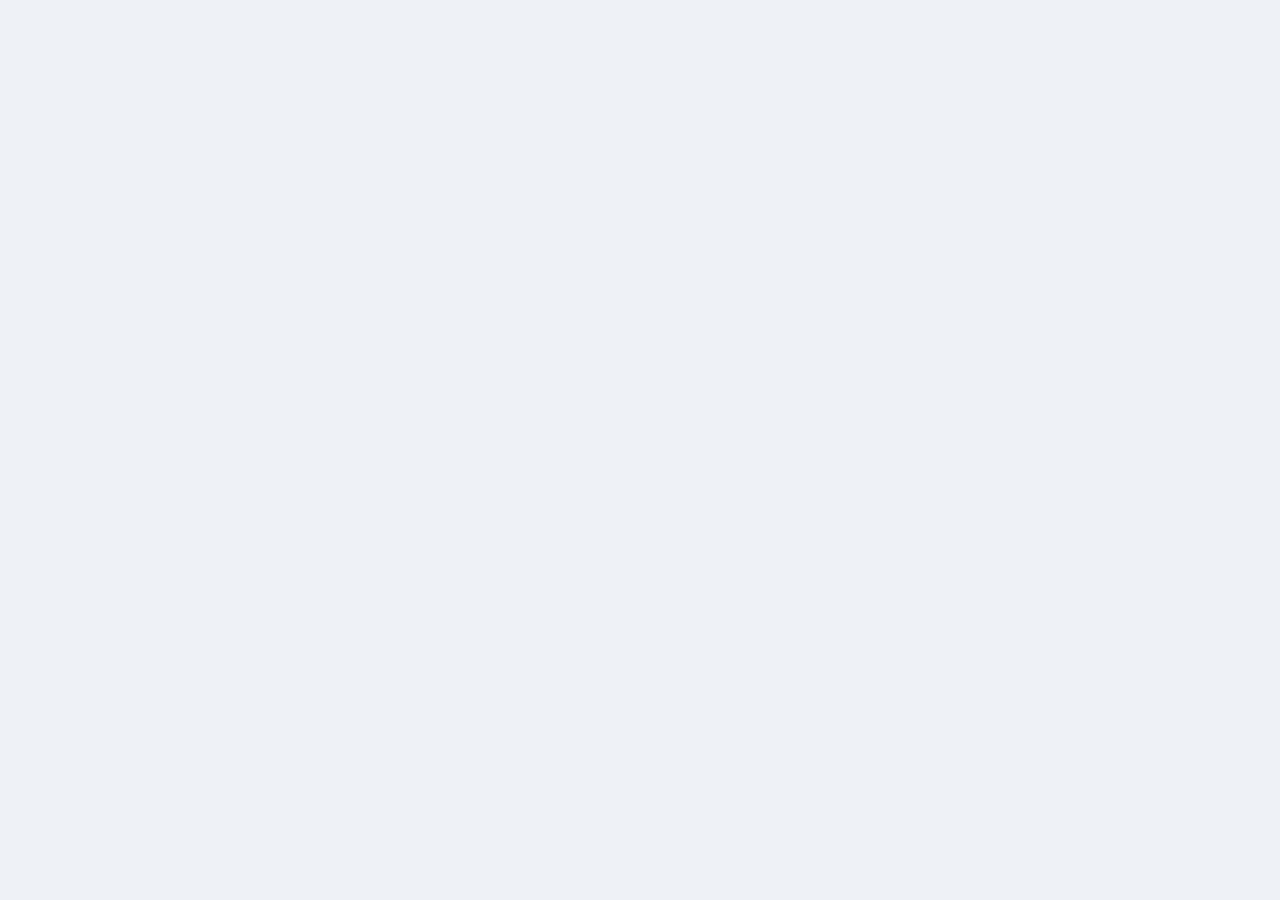
==== index.html @ 0ce43d9d "Initial: GDGPSD substitution planner wrapper" ====
<!DOCTYPE html>
<html lang="en">
<head>
<meta charset="UTF-8">
<meta name="viewport" content="width=device-width,initial-scale=1">
<title>GDGPSD Substitution Planner</title>
<link rel="icon" href="data:,">
<style>
  html,body{margin:0;padding:0;height:100%;background:#EEF2F7;font-family:'Segoe UI',Arial,sans-serif}
  #frame{display:block;border:0;width:100%;height:100vh}
</style>
</head>
<body>
<iframe id="frame" title="GDGPSD Substitution Planner" allow="clipboard-write" referrerpolicy="no-referrer"></iframe>
<script>
  (function(){
    var base = "https://script.google.com/macros/s/AKfycbyiIvckjAKlunlEGkRZwVOik2wA3-3M7sSIEcNgZoLqGS-oC5FSZqRzcOZnPgDruqu2_A/exec";
    document.getElementById("frame").src = base + (window.location.search || "");
  })();
</script>
</body>
</html>
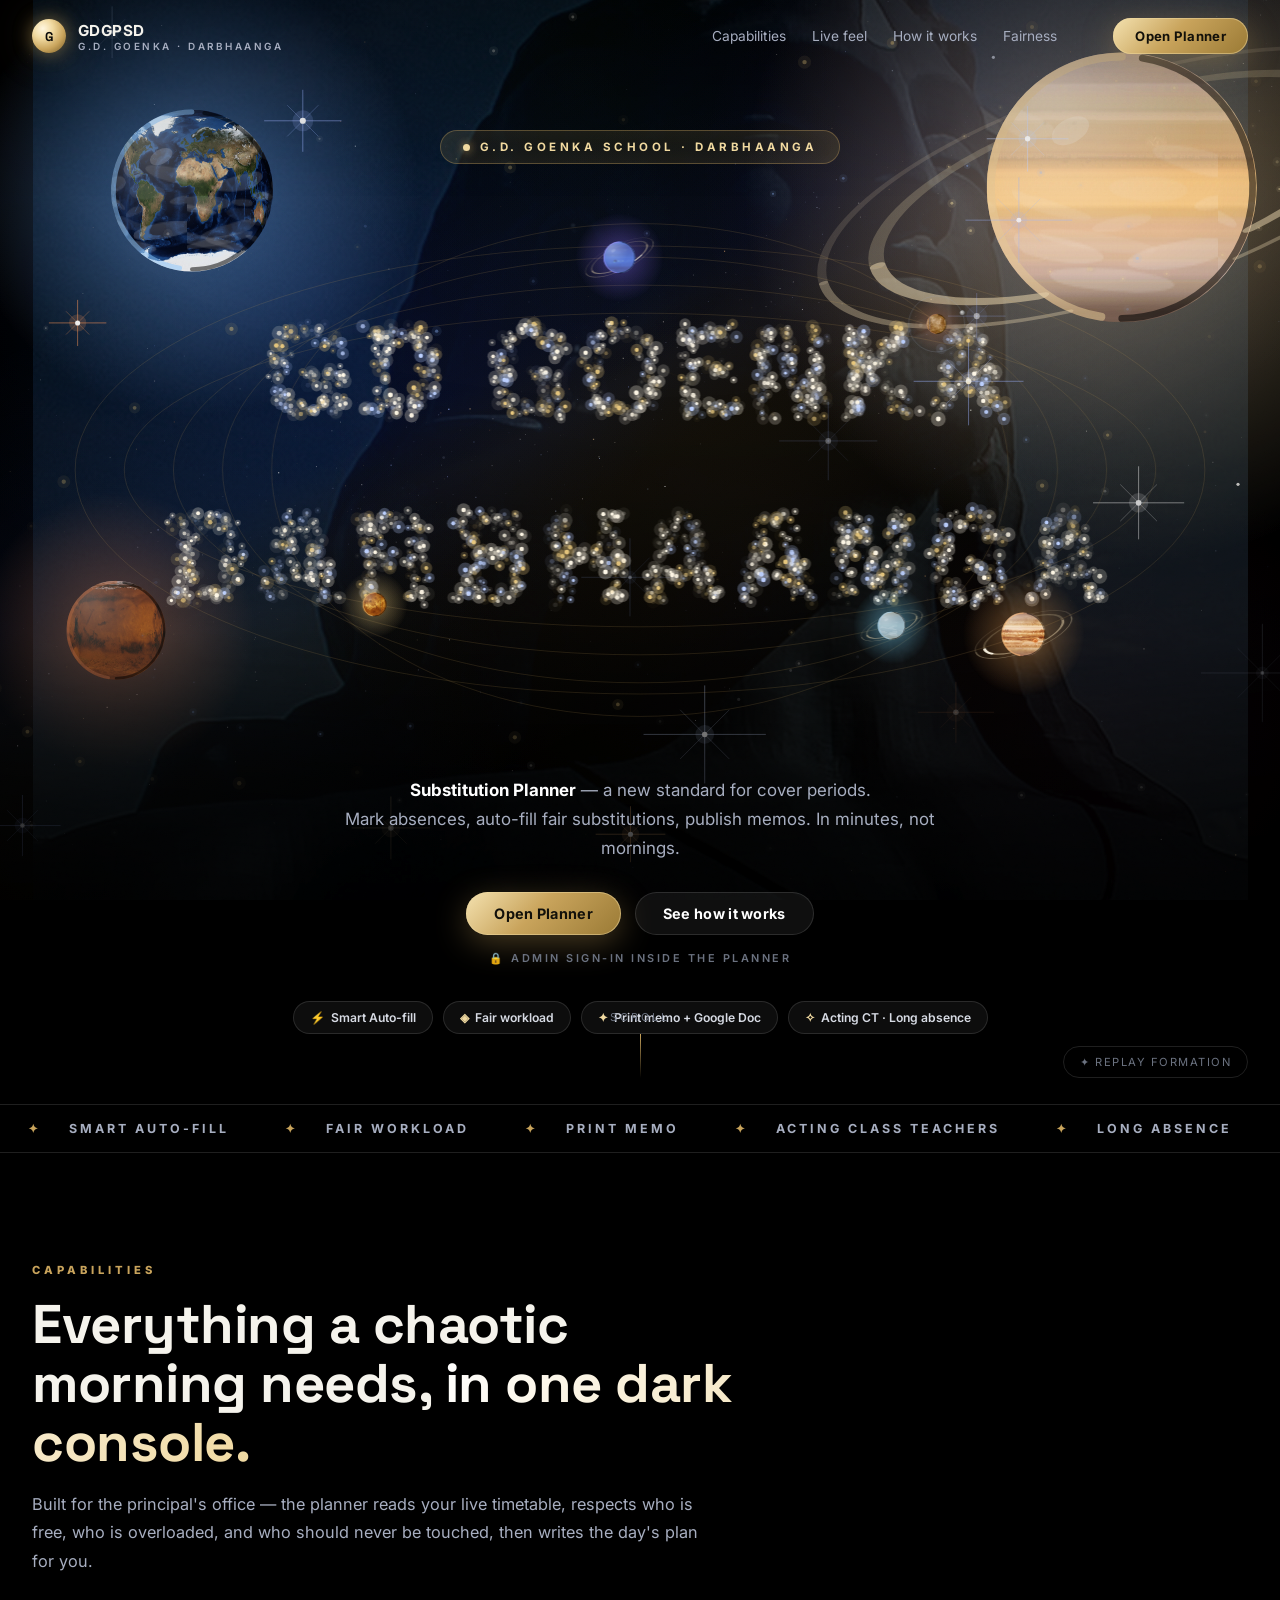
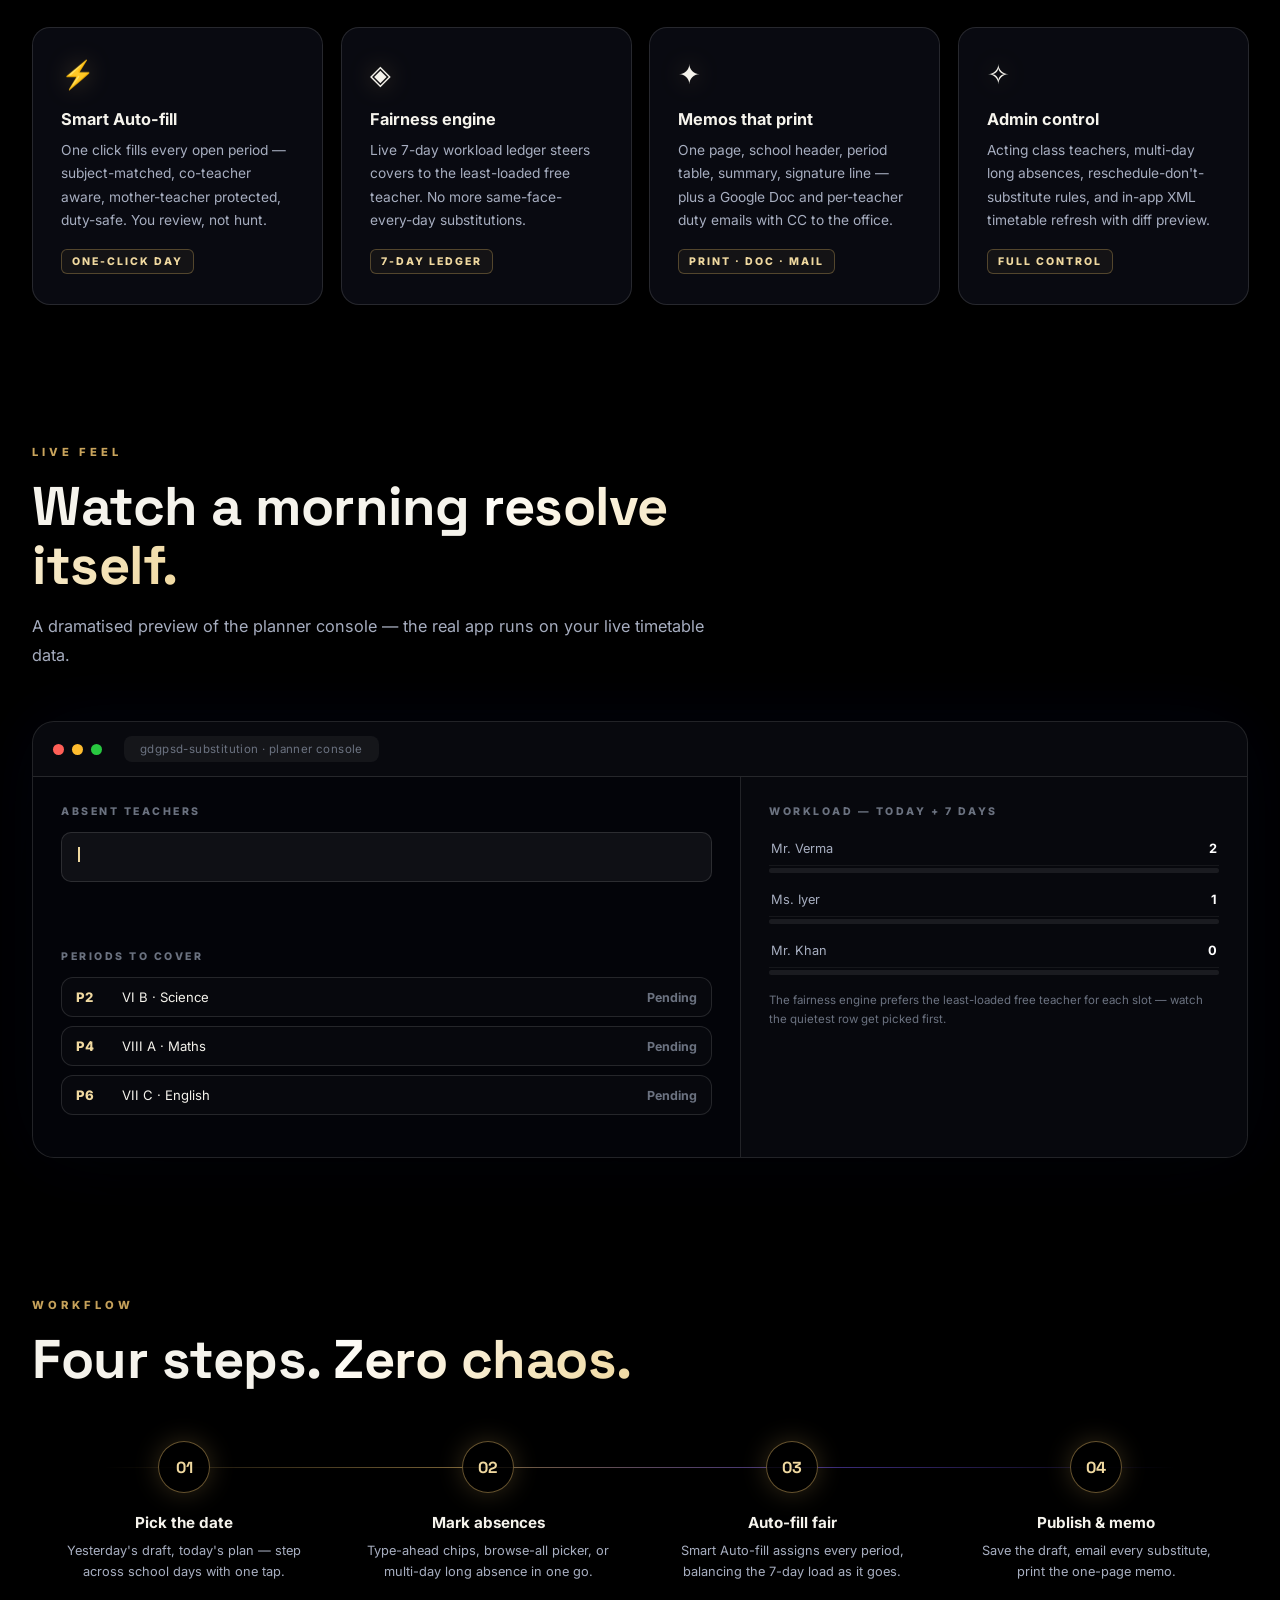
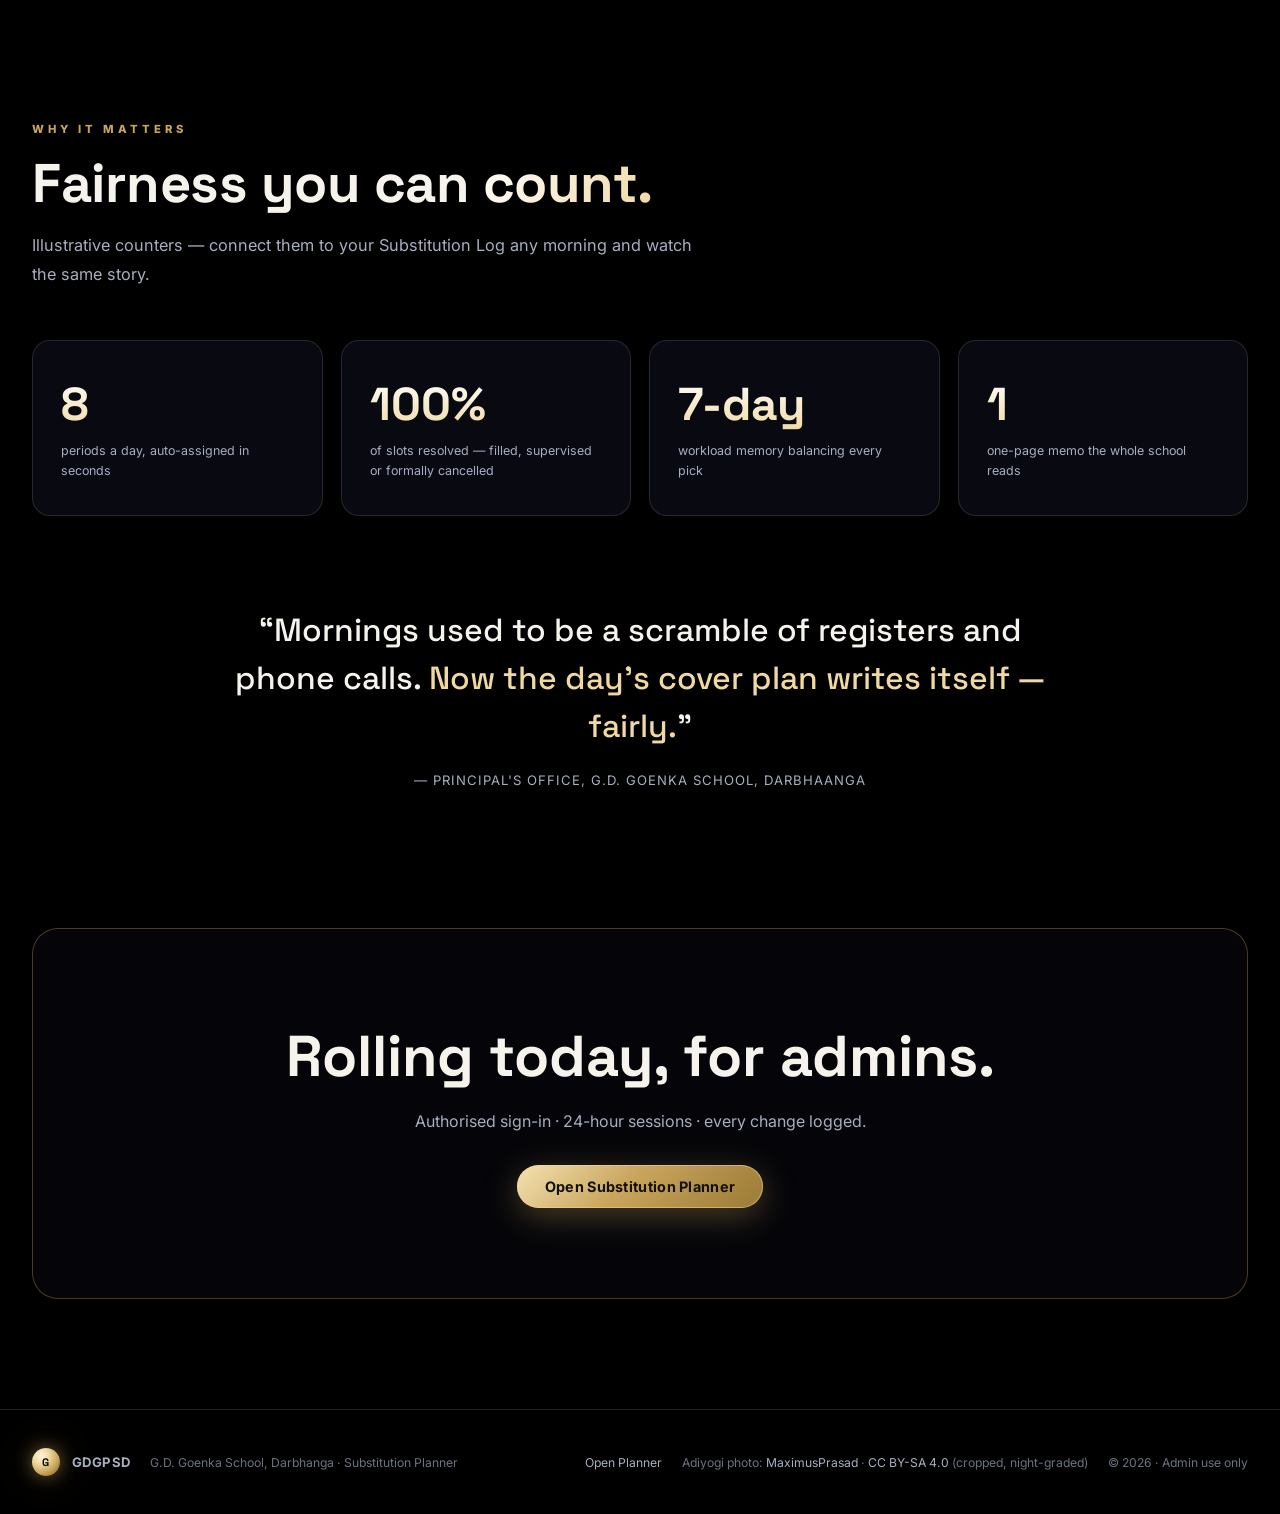
==== commit e76de71f: "feat: Astra-black Milky Way landing with constellation hero, 3D photo-planets, Adiyogi presence - Fu" ====
--- a/index.html
+++ b/index.html
@@ -3,20 +3,206 @@
 <head>
 <meta charset="UTF-8">
 <meta name="viewport" content="width=device-width,initial-scale=1">
-<title>GDGPSD Substitution Planner</title>
+<title>GDGPSD Substitution Planner — G.D. Goenka School, Darbhanga</title>
+<meta name="description" content="The cinematic substitution planner for G.D. Goenka School, Darbhanga — smart auto-fill, fair workload, print-ready memos.">
 <link rel="icon" href="data:,">
-<style>
-  html,body{margin:0;padding:0;height:100%;background:#EEF2F7;font-family:'Segoe UI',Arial,sans-serif}
-  #frame{display:block;border:0;width:100%;height:100vh}
-</style>
+<link rel="preconnect" href="https://fonts.googleapis.com">
+<link rel="preconnect" href="https://fonts.gstatic.com" crossorigin>
+<link href="https://fonts.googleapis.com/css2?family=Inter:wght@400;500;600;700;800&family=Space+Grotesk:wght@500;600;700&display=swap" rel="stylesheet">
+<link rel="stylesheet" href="assets/styles.css">
+<noscript><style>#constellation,.replay,.scroll-cue{display:none}.hero-fallback{display:flex}.reveal{opacity:1;transform:none}</style></noscript>
 </head>
 <body>
-<iframe id="frame" title="GDGPSD Substitution Planner" allow="clipboard-write" referrerpolicy="no-referrer"></iframe>
+
+<canvas id="galaxy" aria-hidden="true"></canvas>
+<div class="vignette" aria-hidden="true"></div>
+<div class="grain" aria-hidden="true"></div>
+<div class="progress" aria-hidden="true"></div>
+
+<div class="page">
+
+  <!-- NAV -->
+  <nav class="nav">
+    <div class="nav-inner">
+      <a class="brand" href="#top" aria-label="GDGPSD home">
+        <span class="brand-mark">G</span>
+        <span>GDGPSD<small>G.D. GOENKA · DARBHAANGA</small></span>
+      </a>
+      <div class="nav-links">
+        <a href="#capabilities">Capabilities</a>
+        <a href="#demo">Live feel</a>
+        <a href="#how">How it works</a>
+        <a href="#fairness">Fairness</a>
+      </div>
+      <a class="btn btn-gold btn-sm" style="margin-left:28px" href="planner.html">Open Planner</a>
+    </div>
+  </nav>
+
+  <!-- HERO -->
+  <header class="hero" id="top">
+    <div class="hero-badge"><span class="pulse"></span>G.D. GOENKA SCHOOL · DARBHAANGA</div>
+
+    <div class="constellation-wrap" role="img" aria-label="A constellation of stars forming the words GD Goenka Darbhanga">
+      <canvas id="constellation"></canvas>
+      <div class="hero-fallback">
+        <h1>GD GOENKA</h1>
+        <p>DARBHAANGA</p>
+      </div>
+    </div>
+
+    <p class="hero-sub"><b>Substitution Planner</b> — a new standard for cover periods.<br>
+      Mark absences, auto-fill fair substitutions, publish memos. In minutes, not mornings.</p>
+
+    <div class="btn-row">
+      <a class="btn btn-gold" href="planner.html">Open Planner</a>
+      <a class="btn btn-ghost" href="#capabilities">See how it works</a>
+    </div>
+    <div class="hero-hint">🔒 ADMIN SIGN-IN INSIDE THE PLANNER</div>
+
+    <div class="hero-chips">
+      <span class="hchip"><b>⚡</b>Smart Auto-fill</span>
+      <span class="hchip"><b>◈</b>Fair workload</span>
+      <span class="hchip"><b>✦</b>Print memo + Google Doc</span>
+      <span class="hchip"><b>✧</b>Acting CT · Long absence</span>
+    </div>
+
+    <button class="replay" id="replay" title="Replay the star formation">✦ REPLAY FORMATION</button>
+    <a class="scroll-cue" href="#capabilities">SCROLL</a>
+  </header>
+
+  <!-- MARQUEE -->
+  <div class="marquee" aria-hidden="true">
+    <div class="marquee-track" id="marquee-track">
+      <span><i>✦</i>SMART AUTO-FILL</span><span><i>✦</i>FAIR WORKLOAD</span><span><i>✦</i>PRINT MEMO</span><span><i>✦</i>ACTING CLASS TEACHERS</span><span><i>✦</i>LONG ABSENCE</span><span><i>✦</i>XML TIMETABLE REFRESH</span>
+    </div>
+  </div>
+
+  <!-- CAPABILITIES -->
+  <section class="section" id="capabilities">
+    <div class="reveal"><div class="kicker">CAPABILITIES</div></div>
+    <h2 class="h2 reveal">Everything a chaotic morning needs, <em>in one dark console.</em></h2>
+    <p class="lede reveal d1">Built for the principal's office — the planner reads your live timetable, respects who is free, who is overloaded, and who should never be touched, then writes the day's plan for you.</p>
+
+    <div class="grid4">
+      <div class="card reveal">
+        <span class="ico">⚡</span>
+        <h3>Smart Auto-fill</h3>
+        <p>One click fills every open period — subject-matched, co-teacher aware, mother-teacher protected, duty-safe. You review, not hunt.</p>
+        <span class="tag">ONE-CLICK DAY</span>
+      </div>
+      <div class="card reveal d1">
+        <span class="ico">◈</span>
+        <h3>Fairness engine</h3>
+        <p>Live 7-day workload ledger steers covers to the least-loaded free teacher. No more same-face-every-day substitutions.</p>
+        <span class="tag">7-DAY LEDGER</span>
+      </div>
+      <div class="card reveal d2">
+        <span class="ico">✦</span>
+        <h3>Memos that print</h3>
+        <p>One page, school header, period table, summary, signature line — plus a Google Doc and per-teacher duty emails with CC to the office.</p>
+        <span class="tag">PRINT · DOC · MAIL</span>
+      </div>
+      <div class="card reveal d3">
+        <span class="ico">✧</span>
+        <h3>Admin control</h3>
+        <p>Acting class teachers, multi-day long absences, reschedule-don't-substitute rules, and in-app XML timetable refresh with diff preview.</p>
+        <span class="tag">FULL CONTROL</span>
+      </div>
+    </div>
+  </section>
+
+  <!-- DEMO -->
+  <section class="section" id="demo">
+    <div class="reveal"><div class="kicker">LIVE FEEL</div></div>
+    <h2 class="h2 reveal">Watch a morning <em>resolve itself.</em></h2>
+    <p class="lede reveal d1">A dramatised preview of the planner console — the real app runs on your live timetable data.</p>
+
+    <div class="demo-shell reveal d1" id="demo">
+      <div class="demo-bar">
+        <span class="dot" style="background:#ff5f57"></span><span class="dot" style="background:#febc2e"></span><span class="dot" style="background:#28c840"></span>
+        <span class="url">gdgpsd-substitution · planner console</span>
+      </div>
+      <div class="demo-body">
+        <div class="demo-left">
+          <div class="demo-label">ABSENT TEACHERS</div>
+          <div class="fake-input"><span id="demo-type"><span class="caret"></span></span></div>
+          <div class="fake-chips" id="demo-chips"></div>
+          <div class="demo-label">PERIODS TO COVER</div>
+          <div class="slot-row"><span class="p">P2</span><span>VI B · Science</span><span class="who">Pending</span></div>
+          <div class="slot-row"><span class="p">P4</span><span>VIII A · Maths</span><span class="who">Pending</span></div>
+          <div class="slot-row"><span class="p">P6</span><span>VII C · English</span><span class="who">Pending</span></div>
+        </div>
+        <div class="demo-right">
+          <div class="demo-label">WORKLOAD — TODAY + 7 DAYS</div>
+          <div class="wload-row"><span>Mr. Verma</span><b>2</b></div><div class="wload-bar"><i></i></div>
+          <div class="wload-row"><span>Ms. Iyer</span><b>1</b></div><div class="wload-bar"><i></i></div>
+          <div class="wload-row"><span>Mr. Khan</span><b>0</b></div><div class="wload-bar"><i></i></div>
+          <p class="demo-note">The fairness engine prefers the least-loaded free teacher for each slot — watch the quietest row get picked first.</p>
+        </div>
+      </div>
+    </div>
+  </section>
+
+  <!-- HOW -->
+  <section class="section" id="how">
+    <div class="reveal"><div class="kicker">WORKFLOW</div></div>
+    <h2 class="h2 reveal">Four steps. <em>Zero chaos.</em></h2>
+    <div class="steps">
+      <div class="step reveal"><div class="n">01</div><h3>Pick the date</h3><p>Yesterday's draft, today's plan — step across school days with one tap.</p></div>
+      <div class="step reveal d1"><div class="n">02</div><h3>Mark absences</h3><p>Type-ahead chips, browse-all picker, or multi-day long absence in one go.</p></div>
+      <div class="step reveal d2"><div class="n">03</div><h3>Auto-fill fair</h3><p>Smart Auto-fill assigns every period, balancing the 7-day load as it goes.</p></div>
+      <div class="step reveal d3"><div class="n">04</div><h3>Publish &amp; memo</h3><p>Save the draft, email every substitute, print the one-page memo.</p></div>
+    </div>
+  </section>
+
+  <!-- FAIRNESS -->
+  <section class="section" id="fairness">
+    <div class="reveal"><div class="kicker">WHY IT MATTERS</div></div>
+    <h2 class="h2 reveal">Fairness you can <em>count.</em></h2>
+    <p class="lede reveal d1">Illustrative counters — connect them to your Substitution Log any morning and watch the same story.</p>
+    <div class="stats">
+      <div class="stat reveal"><div class="num" data-count="8" data-suffix="">0</div><div class="lbl">periods a day, auto-assigned in seconds</div></div>
+      <div class="stat reveal d1"><div class="num" data-count="100" data-suffix="%">0</div><div class="lbl">of slots resolved — filled, supervised or formally cancelled</div></div>
+      <div class="stat reveal d2"><div class="num" data-count="7" data-suffix="-day">0</div><div class="lbl">workload memory balancing every pick</div></div>
+      <div class="stat reveal d3"><div class="num" data-count="1" data-suffix="">0</div><div class="lbl">one-page memo the whole school reads</div></div>
+    </div>
+
+    <div class="quote reveal">
+      <blockquote>“Mornings used to be a scramble of registers and phone calls. <span>Now the day's cover plan writes itself — fairly.</span>”</blockquote>
+      <cite>— PRINCIPAL'S OFFICE, G.D. GOENKA SCHOOL, DARBHAANGA</cite>
+    </div>
+  </section>
+
+  <!-- CTA -->
+  <div class="cta-panel">
+    <div class="cta-inner reveal">
+      <h2>Rolling today, for admins.</h2>
+      <p>Authorised sign-in · 24-hour sessions · every change logged.</p>
+      <div class="btn-row">
+        <a class="btn btn-gold" href="planner.html">Open Substitution Planner</a>
+      </div>
+    </div>
+  </div>
+
+  <!-- FOOTER -->
+  <footer>
+    <div class="foot-inner">
+      <a class="brand" href="#top" style="font-size:.82rem"><span class="brand-mark" style="width:28px;height:28px;font-size:.68rem">G</span>GDGPSD</a>
+      <span>G.D. Goenka School, Darbhanga · Substitution Planner</span>
+      <span class="spacer"></span>
+      <a href="planner.html">Open Planner</a>
+      <span>Adiyogi photo: <a href="https://commons.wikimedia.org/wiki/File:Adiyogi_Shiva_Statue78.jpg">MaximusPrasad</a> · <a href="https://creativecommons.org/licenses/by-sa/4.0/">CC BY-SA 4.0</a> (cropped, night-graded)</span>
+      <span>© <span id="yr">2026</span> · Admin use only</span>
+    </div>
+  </footer>
+
+</div><!-- /page -->
+
 <script>
-  (function(){
-    var base = "https://script.google.com/macros/s/AKfycbyiIvckjAKlunlEGkRZwVOik2wA3-3M7sSIEcNgZoLqGS-oC5FSZqRzcOZnPgDruqu2_A/exec";
-    document.getElementById("frame").src = base + (window.location.search || "");
-  })();
+  // duplicate marquee content for a seamless loop
+  document.getElementById('marquee-track').innerHTML +=
+    document.getElementById('marquee-track').innerHTML;
 </script>
+<script src="assets/app.js" defer></script>
 </body>
 </html>
--- a/assets/styles.css
+++ b/assets/styles.css
@@ -0,0 +1,239 @@
+/* GDGPSD Substitution — Astra Black / Milky Way theme (desktop-first) */
+:root{
+  --bg:#000;
+  --ink:#f5f3ec;
+  --muted:#a7aec0;
+  --faint:#6b7280;
+  --gold:#c9a45c;
+  --gold-hi:#f0d9a0;
+  --navy-glow:#2b5cff;
+  --violet:#7c5cff;
+  --line:rgba(255,255,255,.12);
+  --glass:rgba(10,12,20,.58);
+  --card:rgba(14,16,26,.66);
+  --radius:18px;
+  --font:"Inter","Poppins","Segoe UI",Arial,sans-serif;
+  --display:"Space Grotesk","Inter","Poppins","Segoe UI",Arial,sans-serif;
+}
+*{box-sizing:border-box;margin:0;padding:0}
+html{scroll-behavior:smooth}
+html,body{background:var(--bg)}
+body{
+  font-family:var(--font);
+  color:var(--ink);
+  min-height:100vh;
+  overflow-x:hidden;
+  -webkit-font-smoothing:antialiased;
+}
+::selection{background:rgba(201,164,92,.35);color:#fff}
+a{color:inherit}
+
+/* ---- fixed galaxy layers (cover the whole page) ---- */
+#galaxy{position:fixed;inset:0;width:100%;height:100%;z-index:0;display:block}
+.vignette{position:fixed;inset:0;z-index:1;pointer-events:none;
+  background:radial-gradient(ellipse 120% 90% at 50% 8%,transparent 40%,rgba(0,0,0,.55) 100%),
+             linear-gradient(to bottom,rgba(0,0,0,.25),transparent 22%,transparent 70%,rgba(0,0,0,.6));}
+.grain{position:fixed;inset:0;z-index:2;pointer-events:none;opacity:.07;mix-blend-mode:overlay;
+  background-image:url("data:image/svg+xml,%3Csvg xmlns='http://www.w3.org/2000/svg' width='160' height='160'%3E%3Cfilter id='n'%3E%3CfeTurbulence type='fractalNoise' baseFrequency='.9' numOctaves='2'/%3E%3C/filter%3E%3Crect width='160' height='160' filter='url(%23n)' opacity='.6'/%3E%3C/svg%3E");}
+.page{position:relative;z-index:3}
+
+/* ---- progress hairline ---- */
+.progress{position:fixed;top:0;left:0;height:2px;width:0;z-index:60;
+  background:linear-gradient(90deg,var(--navy-glow),var(--violet),var(--gold));box-shadow:0 0 12px rgba(201,164,92,.7)}
+
+/* ---- nav ---- */
+.nav{position:fixed;top:0;left:0;right:0;z-index:50;transition:background .3s,border-color .3s,backdrop-filter .3s;border-bottom:1px solid transparent}
+.nav.scrolled{background:rgba(0,0,0,.62);backdrop-filter:blur(18px);-webkit-backdrop-filter:blur(18px);border-bottom-color:rgba(255,255,255,.08)}
+.nav-inner{max-width:1280px;margin:0 auto;padding:18px 32px;display:flex;align-items:center;gap:28px}
+.brand{display:flex;align-items:center;gap:12px;text-decoration:none;font-weight:700;letter-spacing:.4px;font-size:.95rem}
+.brand-mark{width:34px;height:34px;border-radius:50%;display:flex;align-items:center;justify-content:center;
+  font-family:var(--display);font-size:.8rem;font-weight:700;color:#0a0a0a;
+  background:radial-gradient(circle at 32% 28%,#fff6df 0%,var(--gold-hi) 30%,var(--gold) 62%,#6e5423 100%);
+  box-shadow:0 0 18px rgba(201,164,92,.55),0 0 46px rgba(201,164,92,.22)}
+.brand small{display:block;font-size:.62rem;font-weight:600;letter-spacing:2.5px;color:var(--muted)}
+.nav-links{display:flex;gap:26px;margin-left:auto;font-size:.86rem;color:var(--muted)}
+.nav-links a{text-decoration:none;transition:color .2s}
+.nav-links a:hover{color:#fff}
+.btn{display:inline-flex;align-items:center;gap:10px;text-decoration:none;font-weight:700;cursor:pointer;border:0;font-family:inherit;
+  padding:13px 28px;border-radius:999px;font-size:.9rem;letter-spacing:.3px;transition:transform .2s,box-shadow .25s,background .25s,color .25s;white-space:nowrap}
+.btn-gold{background:linear-gradient(135deg,#f4e2b0 0%,var(--gold) 45%,#9a7a35 100%);color:#12100a;
+  box-shadow:0 0 0 1px rgba(240,217,160,.5) inset,0 8px 32px rgba(201,164,92,.35)}
+.btn-gold:hover{transform:translateY(-2px);box-shadow:0 0 0 1px rgba(240,217,160,.7) inset,0 14px 44px rgba(201,164,92,.5)}
+.btn-ghost{background:rgba(255,255,255,.06);color:#fff;box-shadow:0 0 0 1px var(--line) inset}
+.btn-ghost:hover{background:rgba(255,255,255,.12);transform:translateY(-2px)}
+.btn-sm{padding:10px 22px;font-size:.82rem}
+.btn-row{display:flex;gap:14px;flex-wrap:wrap}
+
+/* ---- hero ---- */
+.hero{position:relative;min-height:100vh;display:flex;flex-direction:column;align-items:center;justify-content:center;
+  text-align:center;padding:130px 32px 70px;overflow:hidden}
+.hero-badge{display:inline-flex;align-items:center;gap:10px;font-size:.72rem;font-weight:700;letter-spacing:3.5px;color:var(--gold-hi);
+  border:1px solid rgba(201,164,92,.4);border-radius:999px;padding:9px 22px;background:rgba(201,164,92,.07);
+  box-shadow:0 0 30px rgba(201,164,92,.12) inset;margin-bottom:26px}
+.hero-badge .pulse{width:7px;height:7px;border-radius:50%;background:var(--gold-hi);box-shadow:0 0 10px var(--gold);animation:pulse 2.2s infinite}
+@keyframes pulse{0%,100%{opacity:1;transform:scale(1)}50%{opacity:.4;transform:scale(.7)}}
+.constellation-wrap{position:relative;width:min(1400px,96vw);height:clamp(380px,48vw,560px)}
+#constellation{position:absolute;inset:0;width:100%;height:100%}
+.hero-fallback{display:none;position:absolute;inset:0;align-items:center;justify-content:center;flex-direction:column;gap:6px}
+.no-constellation .hero-fallback{display:flex}
+.no-constellation #constellation{display:none}
+.hero-fallback h1{font-family:var(--display);font-weight:700;line-height:.95;letter-spacing:2px;
+  font-size:clamp(3rem,9vw,7rem);
+  background:linear-gradient(180deg,#fff 20%,var(--gold-hi) 60%,#7a5f2c 100%);
+  -webkit-background-clip:text;background-clip:text;-webkit-text-fill-color:transparent}
+.hero-fallback p{font-family:var(--display);font-weight:700;line-height:1;margin-top:10px;letter-spacing:2px;
+  font-size:clamp(3rem,9vw,7rem);
+  background:linear-gradient(180deg,#fff 20%,var(--gold-hi) 60%,#7a5f2c 100%);
+  -webkit-background-clip:text;background-clip:text;-webkit-text-fill-color:transparent}
+.hero-sub{max-width:640px;color:var(--muted);font-size:1.06rem;line-height:1.7;margin:26px 0 30px}
+.hero-sub b{color:#fff}
+.hero-hint{margin-top:16px;font-size:.68rem;font-weight:600;letter-spacing:2.5px;color:var(--faint)}
+.hero-chips{display:flex;gap:10px;flex-wrap:wrap;justify-content:center;margin-top:36px}
+.hchip{font-size:.76rem;font-weight:600;color:#d7dbe4;background:rgba(255,255,255,.05);
+  border:1px solid var(--line);border-radius:999px;padding:8px 16px;backdrop-filter:blur(8px)}
+.hchip b{color:var(--gold-hi);margin-right:6px}
+.scroll-cue{position:absolute;bottom:26px;left:50%;transform:translateX(-50%);color:var(--faint);font-size:.68rem;letter-spacing:3px;text-decoration:none;
+  display:flex;flex-direction:column;align-items:center;gap:10px}
+.scroll-cue::after{content:"";width:1px;height:44px;background:linear-gradient(var(--gold),transparent);animation:cue 2s infinite}
+@keyframes cue{0%{transform:scaleY(0);transform-origin:top}45%{transform:scaleY(1);transform-origin:top}55%{transform:scaleY(1);transform-origin:bottom}100%{transform:scaleY(0);transform-origin:bottom}}
+.replay{position:absolute;bottom:26px;right:32px;background:none;border:1px solid var(--line);color:var(--faint);
+  border-radius:999px;padding:8px 16px;font-size:.7rem;letter-spacing:1.5px;cursor:pointer;font-family:inherit;transition:all .25s}
+.replay:hover{color:var(--gold-hi);border-color:rgba(201,164,92,.5)}
+
+/* ---- marquee ---- */
+.marquee{border-top:1px solid var(--line);border-bottom:1px solid var(--line);overflow:hidden;background:rgba(0,0,0,.55);backdrop-filter:blur(6px)}
+.marquee-track{display:flex;gap:0;width:max-content;animation:slide 30s linear infinite;padding:16px 0}
+.marquee span{font-size:.78rem;font-weight:700;letter-spacing:3px;color:var(--muted);padding:0 28px;white-space:nowrap}
+.marquee span i{color:var(--gold);font-style:normal;margin-right:28px}
+@keyframes slide{to{transform:translateX(-50%)}}
+
+/* ---- sections ---- */
+.section{max-width:1280px;margin:0 auto;padding:110px 32px 30px}
+.kicker{font-size:.7rem;font-weight:800;letter-spacing:4px;color:var(--gold);margin-bottom:18px}
+.h2{font-family:var(--display);font-size:clamp(2rem,4.4vw,3.4rem);font-weight:700;line-height:1.08;letter-spacing:-.5px;max-width:760px}
+.h2 em{font-style:normal;background:linear-gradient(120deg,#fff,var(--gold-hi));-webkit-background-clip:text;background-clip:text;-webkit-text-fill-color:transparent}
+.lede{color:var(--muted);font-size:1.02rem;line-height:1.75;max-width:680px;margin-top:18px}
+
+.grid4{display:grid;grid-template-columns:repeat(4,1fr);gap:18px;margin-top:52px}
+.grid2{display:grid;grid-template-columns:1fr 1fr;gap:18px;margin-top:52px}
+.card{background:var(--card);border:1px solid var(--line);border-radius:var(--radius);padding:30px 28px;position:relative;overflow:hidden;
+  backdrop-filter:blur(14px);-webkit-backdrop-filter:blur(14px);transition:transform .25s,border-color .25s,box-shadow .25s;will-change:transform}
+.card::before{content:"";position:absolute;inset:0;opacity:0;transition:opacity .3s;pointer-events:none;
+  background:radial-gradient(420px circle at var(--mx,50%) var(--my,0%),rgba(201,164,92,.14),transparent 65%)}
+.card:hover{border-color:rgba(201,164,92,.45);box-shadow:0 20px 60px rgba(0,0,0,.6),0 0 40px rgba(201,164,92,.08)}
+.card:hover::before{opacity:1}
+.card .ico{font-size:1.7rem;margin-bottom:18px;display:block;filter:drop-shadow(0 0 12px rgba(201,164,92,.4))}
+.card h3{font-size:1.02rem;font-weight:700;margin-bottom:10px}
+.card p{font-size:.86rem;color:var(--muted);line-height:1.7}
+.card .tag{display:inline-block;margin-top:16px;font-size:.66rem;font-weight:800;letter-spacing:2px;color:var(--gold-hi);
+  border:1px solid rgba(201,164,92,.35);border-radius:6px;padding:5px 10px;background:rgba(201,164,92,.06)}
+
+/* ---- demo mock ---- */
+.demo-shell{margin-top:52px;border:1px solid var(--line);border-radius:22px;overflow:hidden;background:rgba(5,6,12,.78);
+  backdrop-filter:blur(20px);box-shadow:0 40px 120px rgba(0,0,0,.7),0 0 80px rgba(43,92,255,.07)}
+.demo-bar{display:flex;align-items:center;gap:8px;padding:14px 20px;border-bottom:1px solid var(--line);background:rgba(255,255,255,.02)}
+.dot{width:11px;height:11px;border-radius:50%}
+.demo-bar .url{margin-left:14px;font-size:.72rem;color:var(--faint);background:rgba(255,255,255,.05);border-radius:8px;padding:6px 16px;letter-spacing:.4px}
+.demo-body{display:grid;grid-template-columns:1.4fr 1fr;min-height:380px}
+.demo-left{padding:28px;border-right:1px solid var(--line)}
+.demo-right{padding:28px;background:rgba(255,255,255,.015)}
+.demo-label{font-size:.66rem;font-weight:800;letter-spacing:2.5px;color:var(--faint);margin-bottom:14px}
+.fake-input{background:rgba(255,255,255,.05);border:1px solid var(--line);border-radius:10px;padding:13px 16px;font-size:.9rem;min-height:50px;color:#fff}
+.fake-input .caret{display:inline-block;width:2px;height:1.1em;background:var(--gold-hi);vertical-align:-2px;animation:blink 1s steps(1) infinite}
+@keyframes blink{50%{opacity:0}}
+.fake-chips{display:flex;gap:8px;flex-wrap:wrap;margin:14px 0 20px;min-height:34px}
+.fchip{font-size:.74rem;font-weight:700;background:rgba(220,38,38,.14);color:#fca5a5;border:1px solid rgba(220,38,38,.4);
+  border-radius:999px;padding:5px 6px 5px 13px;display:inline-flex;align-items:center;gap:8px;animation:pop .35s cubic-bezier(.2,1.4,.4,1)}
+@keyframes pop{from{opacity:0;transform:scale(.7)}}
+.slot-row{display:flex;align-items:center;gap:12px;padding:11px 14px;border:1px solid var(--line);border-radius:12px;margin-bottom:9px;font-size:.82rem;
+  background:rgba(255,255,255,.02);transition:all .5s}
+.slot-row .p{font-weight:800;color:var(--gold-hi);min-width:34px}
+.slot-row .who{margin-left:auto;font-weight:700;font-size:.78rem;color:var(--faint)}
+.slot-row.done{background:rgba(16,185,129,.09);border-color:rgba(16,185,129,.45)}
+.slot-row.done .who{color:#6ee7b7}
+.wload-row{display:flex;justify-content:space-between;font-size:.8rem;color:var(--muted);padding:9px 2px;border-bottom:1px solid rgba(255,255,255,.06)}
+.wload-row b{color:#fff}
+.wload-bar{height:5px;border-radius:99px;background:rgba(255,255,255,.08);margin:2px 0 10px;overflow:hidden}
+.wload-bar i{display:block;height:100%;width:0;border-radius:99px;background:linear-gradient(90deg,var(--navy-glow),var(--gold));transition:width 1s cubic-bezier(.2,.8,.2,1)}
+.demo-note{margin-top:16px;font-size:.72rem;color:var(--faint);line-height:1.6}
+
+/* ---- timeline ---- */
+.steps{display:grid;grid-template-columns:repeat(4,1fr);gap:0;margin-top:52px;position:relative}
+.steps::before{content:"";position:absolute;top:26px;left:6%;right:6%;height:1px;
+  background:linear-gradient(90deg,transparent,rgba(201,164,92,.6),rgba(124,92,255,.5),transparent)}
+.step{padding:0 22px;text-align:center;position:relative}
+.step .n{width:52px;height:52px;margin:0 auto 20px;border-radius:50%;display:flex;align-items:center;justify-content:center;
+  font-family:var(--display);font-weight:700;font-size:1rem;color:var(--gold-hi);
+  background:rgba(0,0,0,.8);border:1px solid rgba(201,164,92,.5);box-shadow:0 0 26px rgba(201,164,92,.25);position:relative;z-index:1}
+.step h3{font-size:.95rem;margin-bottom:8px}
+.step p{font-size:.8rem;color:var(--muted);line-height:1.65}
+
+/* ---- stats ---- */
+.stats{display:grid;grid-template-columns:repeat(4,1fr);gap:18px;margin-top:52px}
+.stat{background:var(--card);border:1px solid var(--line);border-radius:var(--radius);padding:34px 28px;backdrop-filter:blur(14px);text-align:left}
+.stat .num{font-family:var(--display);font-size:clamp(2.4rem,3.6vw,3.2rem);font-weight:700;
+  background:linear-gradient(180deg,#fff, var(--gold-hi));-webkit-background-clip:text;background-clip:text;-webkit-text-fill-color:transparent}
+.stat .lbl{font-size:.78rem;color:var(--muted);margin-top:8px;line-height:1.6}
+
+/* ---- quote ---- */
+.quote{max-width:900px;margin:90px auto 0;text-align:center;padding:0 32px}
+.quote blockquote{font-family:var(--display);font-size:clamp(1.3rem,2.6vw,2rem);line-height:1.5;font-weight:500}
+.quote blockquote span{color:var(--gold-hi)}
+.quote cite{display:block;margin-top:22px;font-style:normal;font-size:.82rem;color:var(--muted);letter-spacing:1px}
+
+/* ---- cta ---- */
+.cta-panel{max-width:1280px;margin:110px auto 0;padding:0 32px}
+.cta-inner{position:relative;border-radius:26px;overflow:hidden;text-align:center;padding:90px 40px;
+  border:1px solid rgba(201,164,92,.35);background:rgba(8,8,14,.7);backdrop-filter:blur(10px)}
+.cta-inner::before{content:"";position:absolute;inset:-40%;pointer-events:none;
+  background:conic-gradient(from 0deg,transparent 0 40%,rgba(201,164,92,.12) 50%,transparent 60 100%);animation:spin 9s linear infinite}
+@keyframes spin{to{transform:rotate(360deg)}}
+.cta-inner h2{font-family:var(--display);font-size:clamp(2rem,4.6vw,3.6rem);position:relative}
+.cta-inner p{color:var(--muted);margin:18px 0 34px;position:relative}
+.cta-inner .btn-row{justify-content:center;position:relative}
+
+/* ---- footer ---- */
+footer{border-top:1px solid var(--line);margin-top:110px;background:rgba(0,0,0,.7);backdrop-filter:blur(10px)}
+.foot-inner{max-width:1280px;margin:0 auto;padding:38px 32px;display:flex;align-items:center;gap:20px;font-size:.76rem;color:var(--faint);flex-wrap:wrap}
+.foot-inner .spacer{flex:1}
+.foot-inner a{color:var(--muted);text-decoration:none}
+.foot-inner a:hover{color:var(--gold-hi)}
+
+/* ---- reveal on scroll ---- */
+.reveal{opacity:0;transform:translateY(34px);transition:opacity .9s cubic-bezier(.2,.7,.2,1),transform .9s cubic-bezier(.2,.7,.2,1)}
+.reveal.in{opacity:1;transform:none}
+.reveal.d1{transition-delay:.1s}.reveal.d2{transition-delay:.2s}.reveal.d3{transition-delay:.3s}
+
+/* ---- planner shell ---- */
+.planner-body{height:100vh;display:flex;flex-direction:column}
+.planner-top{display:flex;align-items:center;gap:16px;padding:14px 24px;border-bottom:1px solid var(--line);background:rgba(0,0,0,.75);backdrop-filter:blur(14px);z-index:5}
+.planner-top .back{font-size:.8rem;font-weight:700;color:var(--muted);text-decoration:none;display:inline-flex;gap:8px;align-items:center}
+.planner-top .back:hover{color:var(--gold-hi)}
+.planner-top .ptitle{font-size:.82rem;font-weight:700;letter-spacing:1px}
+.planner-top .pill{margin-left:auto;font-size:.7rem;color:#6ee7b7;background:rgba(16,185,129,.1);border:1px solid rgba(16,185,129,.35);
+  padding:6px 14px;border-radius:999px;display:inline-flex;gap:8px;align-items:center}
+.planner-top .pill i{width:7px;height:7px;border-radius:50%;background:#34d399;box-shadow:0 0 8px #34d399;font-style:normal}
+.planner-wrap{position:relative;flex:1}
+.planner-wrap iframe{position:absolute;inset:0;width:100%;height:100%;border:0;background:#0a0c14}
+.loader{position:absolute;inset:0;display:flex;flex-direction:column;gap:22px;align-items:center;justify-content:center;background:#04050b;z-index:2;transition:opacity .5s}
+.loader.hide{opacity:0;pointer-events:none}
+.loader .ring{width:54px;height:54px;border-radius:50%;border:2px solid rgba(201,164,92,.2);border-top-color:var(--gold);animation:spin 1s linear infinite}
+.loader p{font-size:.8rem;letter-spacing:2.5px;color:var(--muted)}
+.loader .retry{display:none}
+.loader.failed .retry{display:inline-flex}
+
+/* basic small-screen fallback (desktop-first, still usable) */
+@media(max-width:1020px){
+  .grid4{grid-template-columns:1fr 1fr}
+  .stats{grid-template-columns:1fr 1fr}
+  .steps{grid-template-columns:1fr 1fr;gap:34px}
+  .steps::before{display:none}
+  .demo-body{grid-template-columns:1fr}
+  .demo-left{border-right:0;border-bottom:1px solid var(--line)}
+  .nav-links{display:none}
+}
+@media (prefers-reduced-motion:reduce){
+  *,*::before,*::after{animation-duration:.01ms!important;transition-duration:.01ms!important}
+  html{scroll-behavior:auto}
+  .reveal{opacity:1;transform:none}
+}
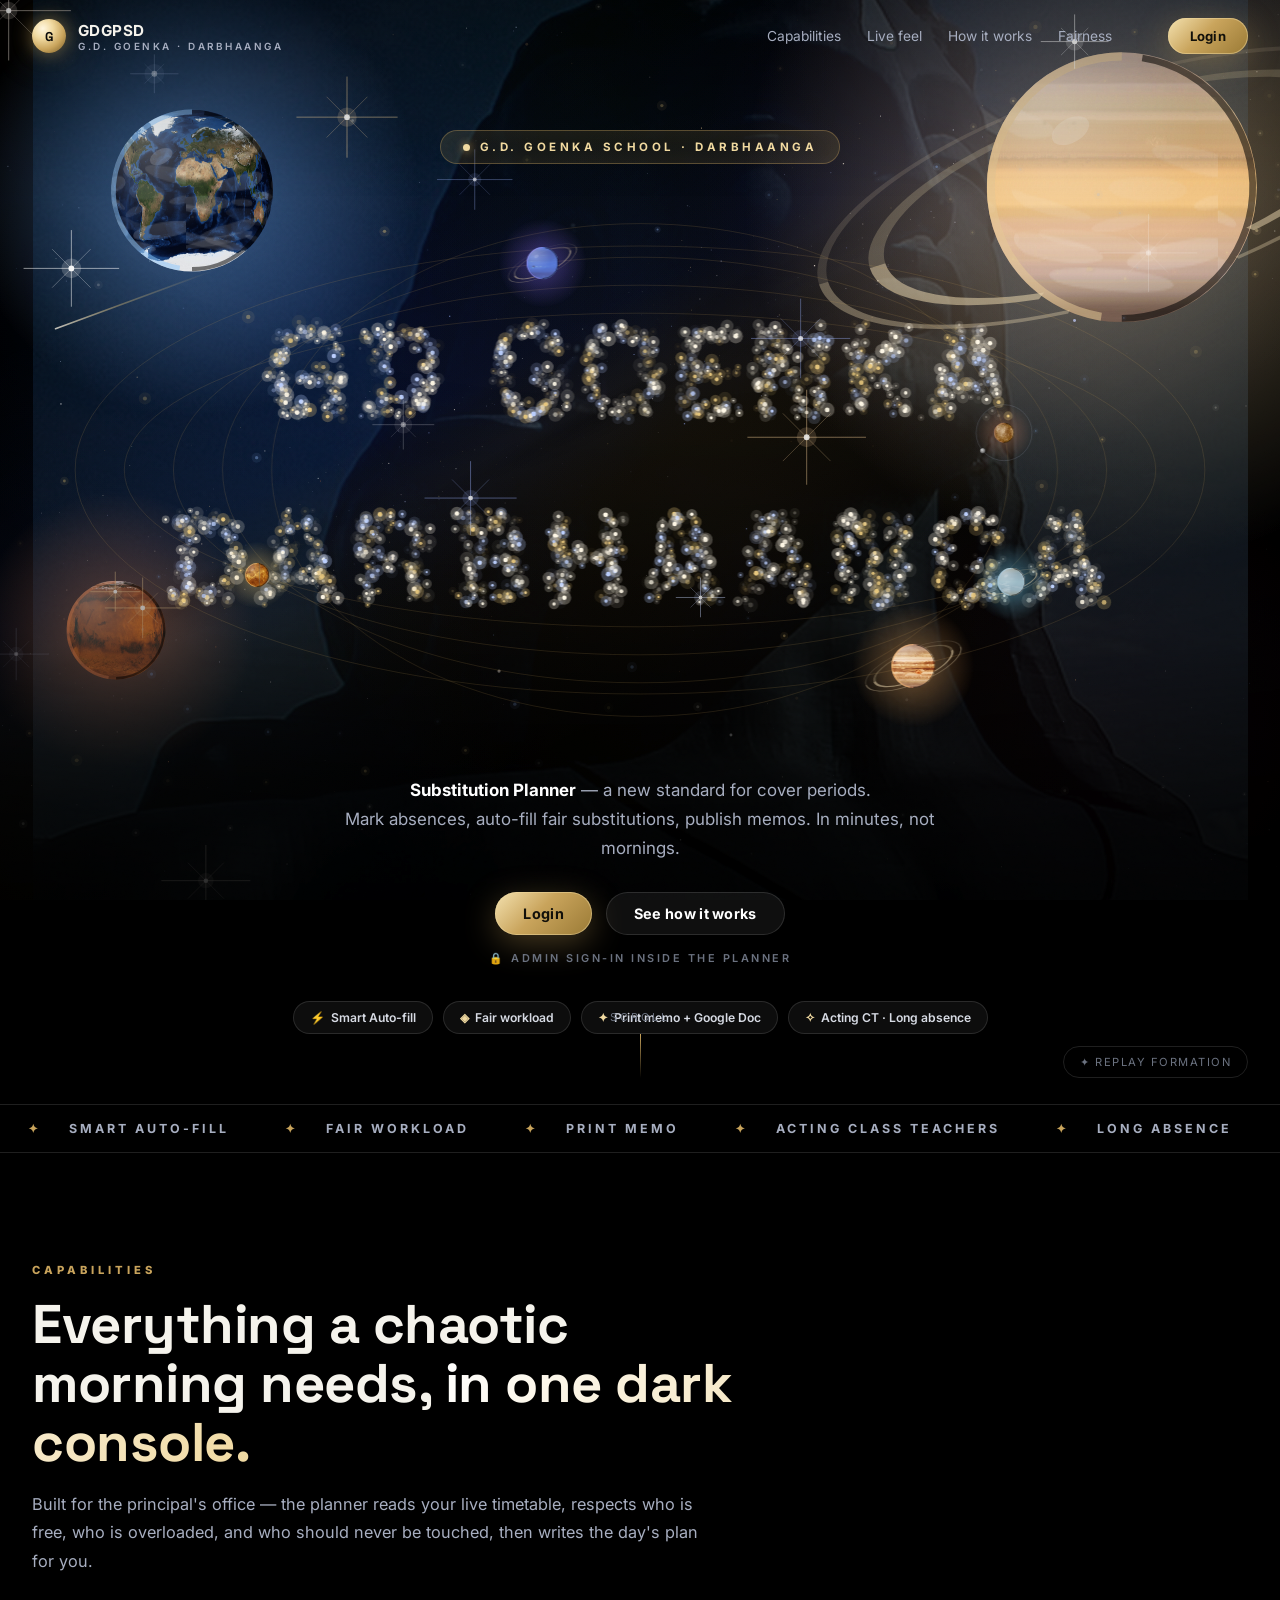
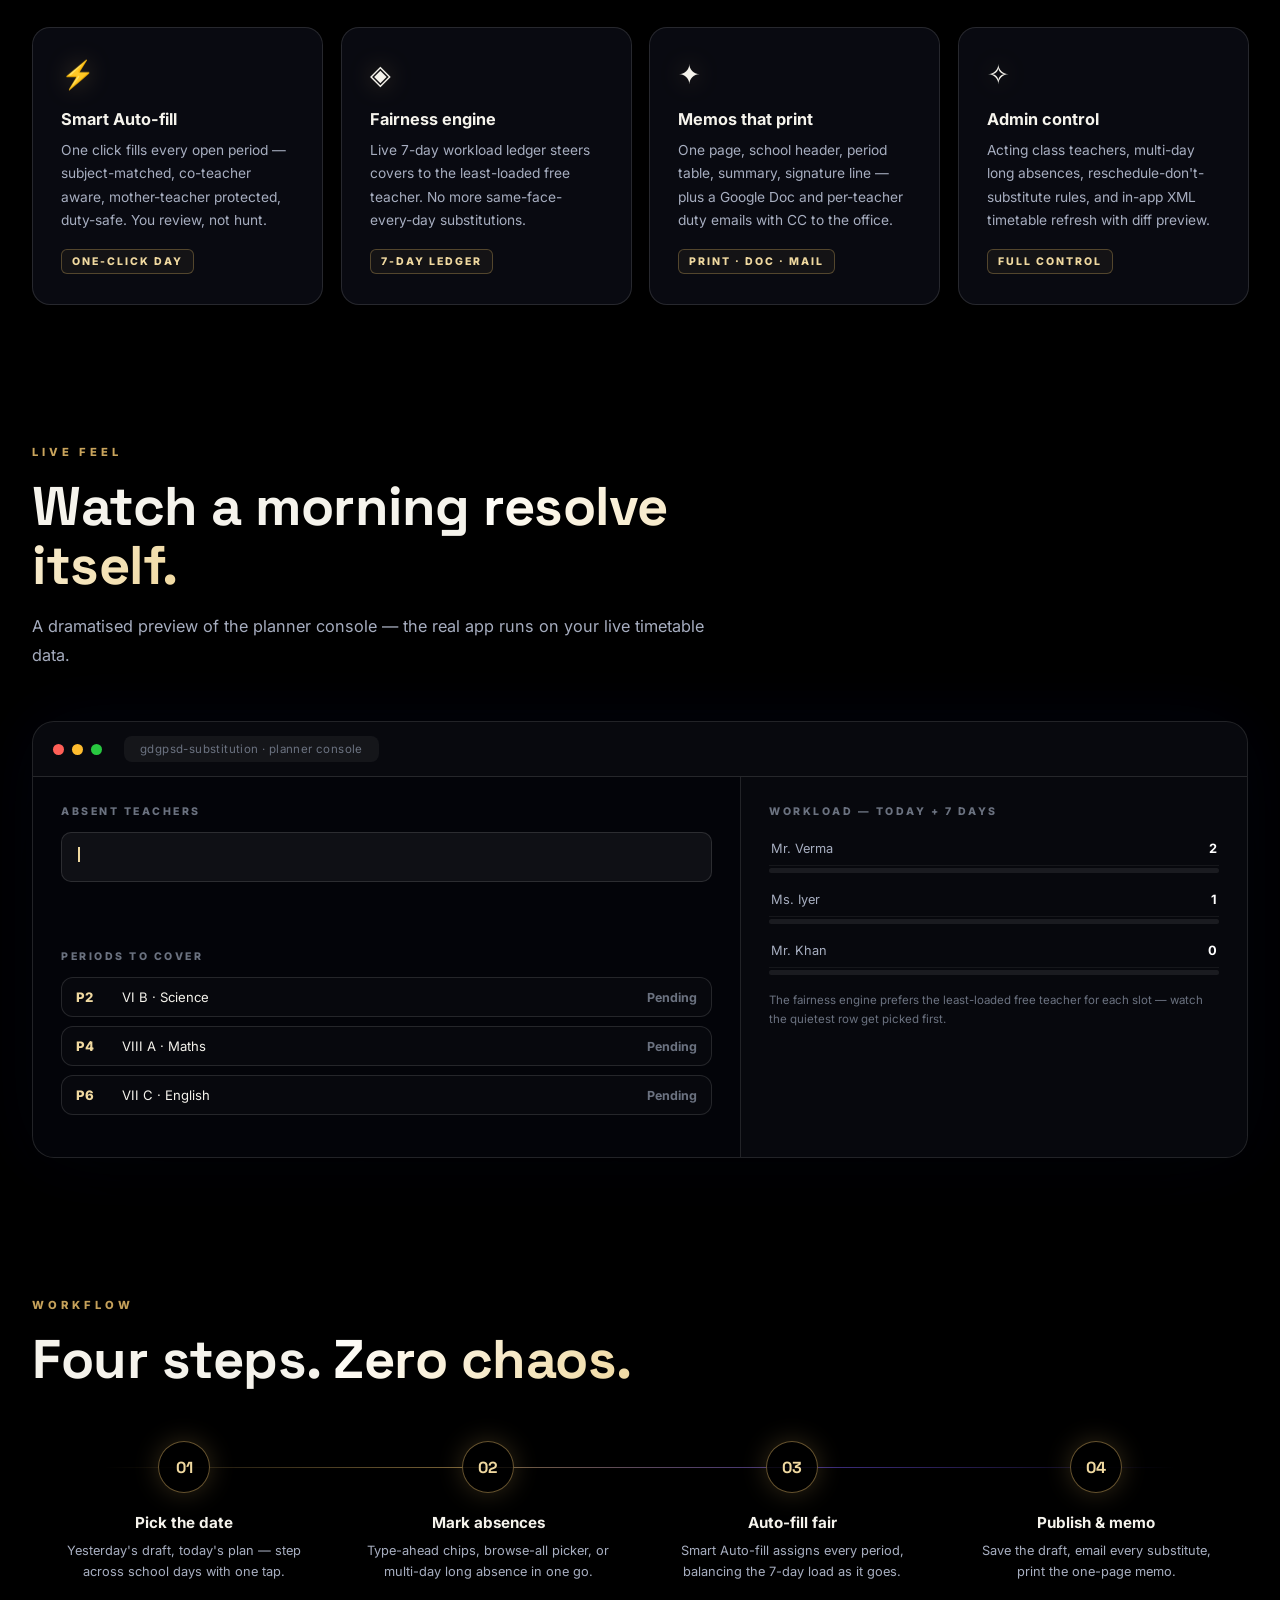
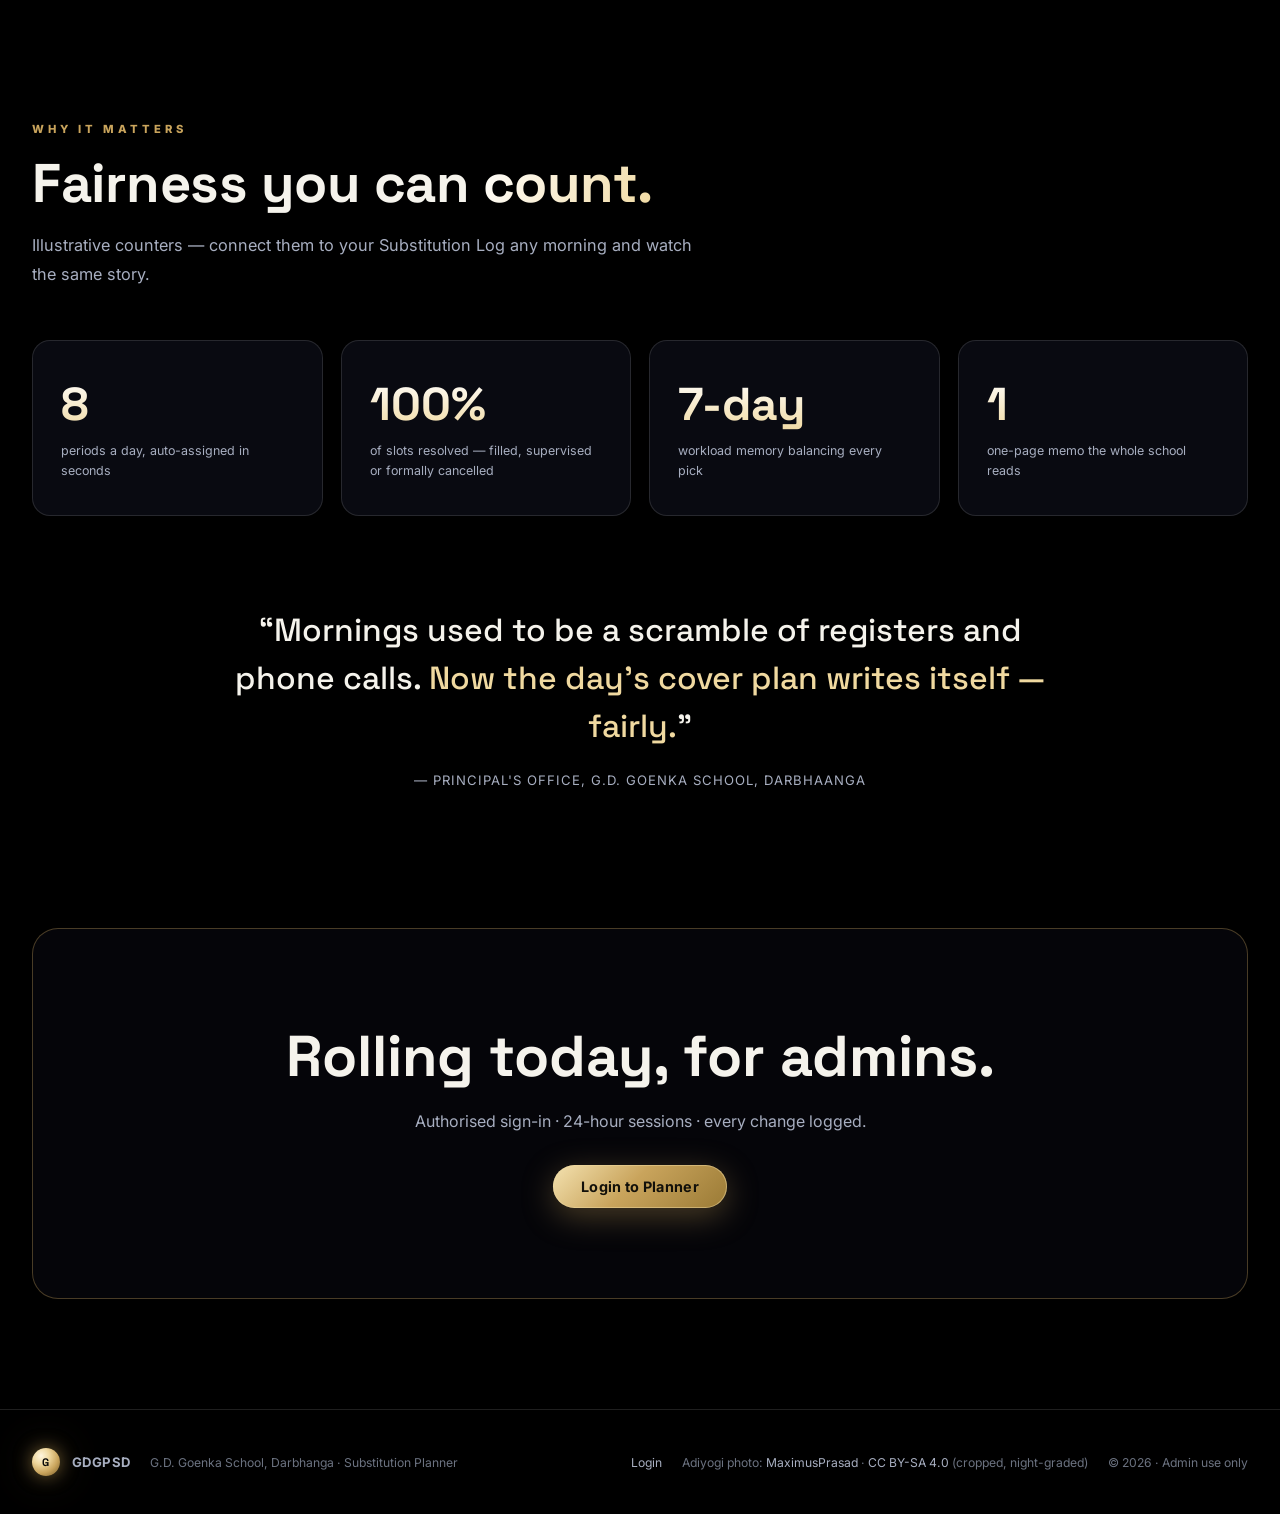
==== commit e1cccada: "fix: CTA now reads Login so users know it leads to sign-in" ====
--- a/index.html
+++ b/index.html
@@ -34,7 +34,7 @@
         <a href="#how">How it works</a>
         <a href="#fairness">Fairness</a>
       </div>
-      <a class="btn btn-gold btn-sm" style="margin-left:28px" href="planner.html">Open Planner</a>
+      <a class="btn btn-gold btn-sm" style="margin-left:28px" href="planner.html">Login</a>
     </div>
   </nav>
 
@@ -54,7 +54,7 @@
       Mark absences, auto-fill fair substitutions, publish memos. In minutes, not mornings.</p>
 
     <div class="btn-row">
-      <a class="btn btn-gold" href="planner.html">Open Planner</a>
+      <a class="btn btn-gold" href="planner.html">Login</a>
       <a class="btn btn-ghost" href="#capabilities">See how it works</a>
     </div>
     <div class="hero-hint">🔒 ADMIN SIGN-IN INSIDE THE PLANNER</div>
@@ -179,7 +179,7 @@
       <h2>Rolling today, for admins.</h2>
       <p>Authorised sign-in · 24-hour sessions · every change logged.</p>
       <div class="btn-row">
-        <a class="btn btn-gold" href="planner.html">Open Substitution Planner</a>
+        <a class="btn btn-gold" href="planner.html">Login to Planner</a>
       </div>
     </div>
   </div>
@@ -190,7 +190,7 @@
       <a class="brand" href="#top" style="font-size:.82rem"><span class="brand-mark" style="width:28px;height:28px;font-size:.68rem">G</span>GDGPSD</a>
       <span>G.D. Goenka School, Darbhanga · Substitution Planner</span>
       <span class="spacer"></span>
-      <a href="planner.html">Open Planner</a>
+      <a href="planner.html">Login</a>
       <span>Adiyogi photo: <a href="https://commons.wikimedia.org/wiki/File:Adiyogi_Shiva_Statue78.jpg">MaximusPrasad</a> · <a href="https://creativecommons.org/licenses/by-sa/4.0/">CC BY-SA 4.0</a> (cropped, night-graded)</span>
       <span>© <span id="yr">2026</span> · Admin use only</span>
     </div>
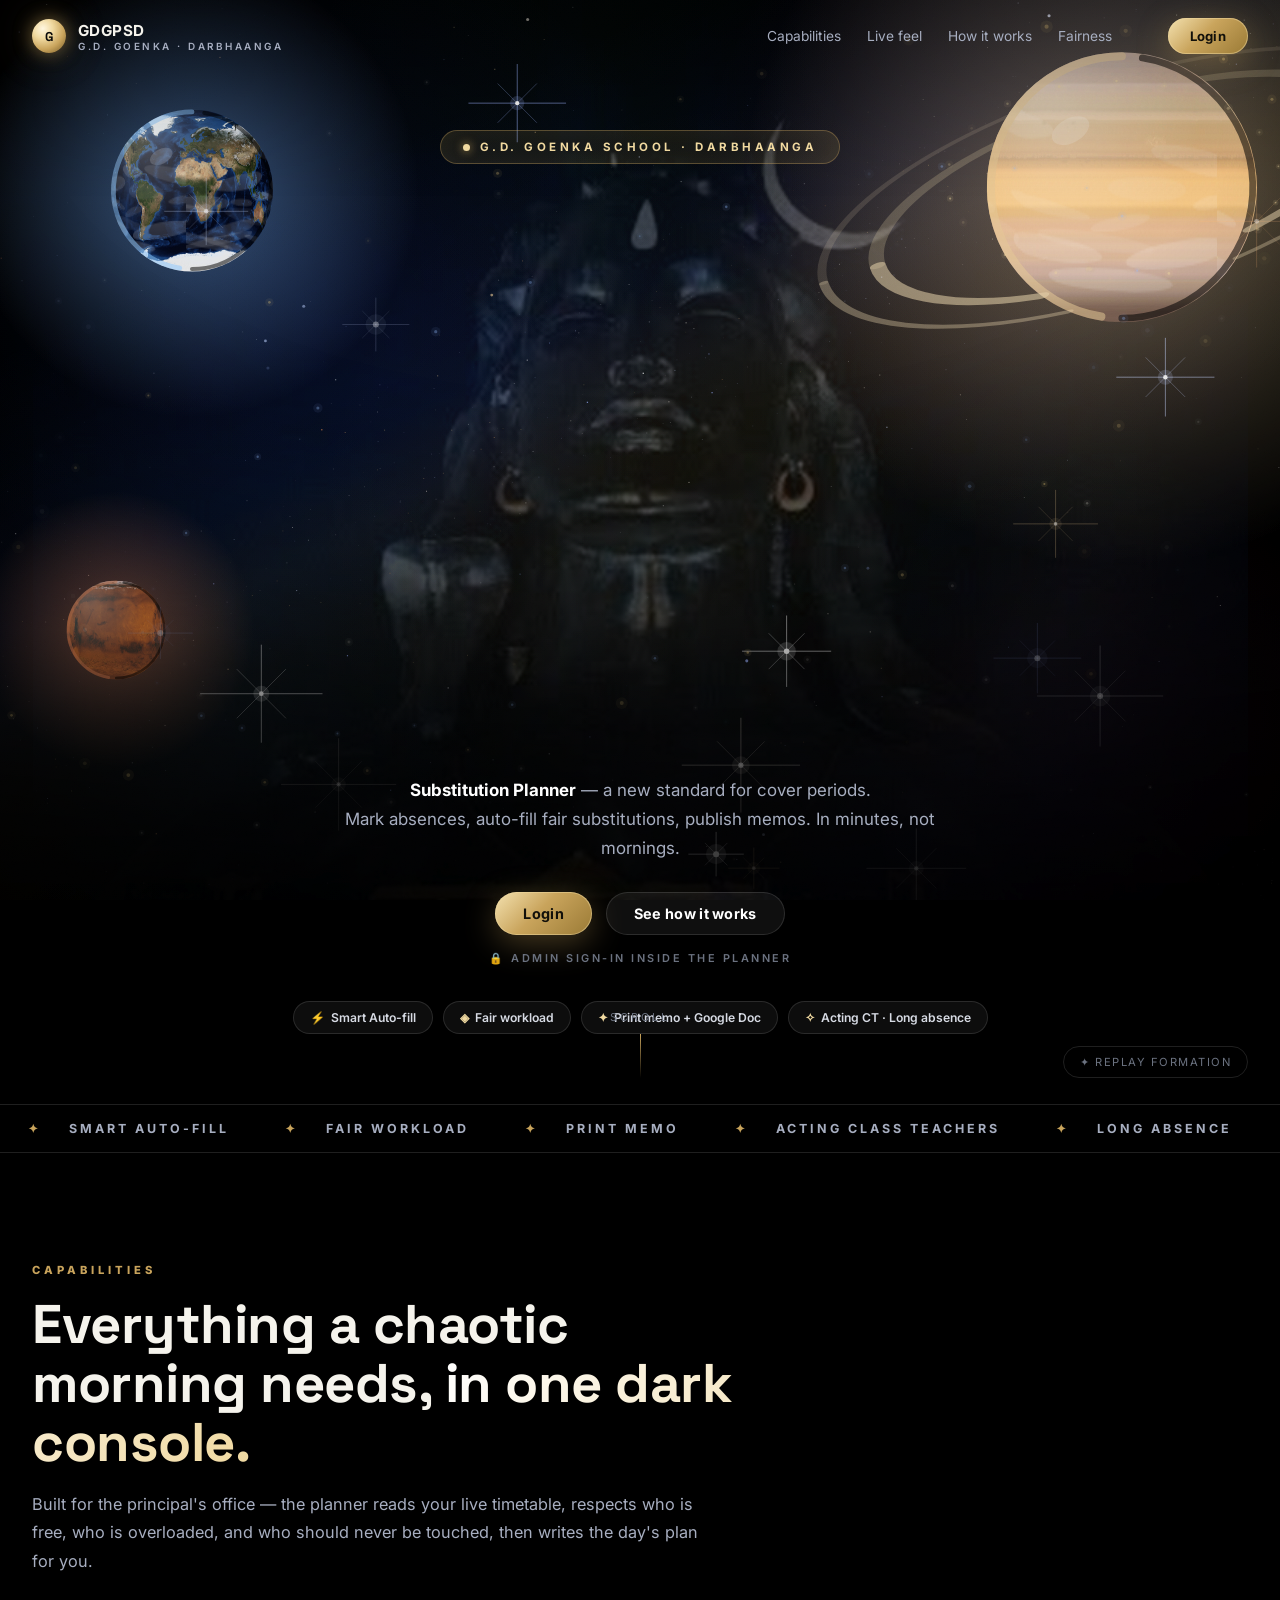
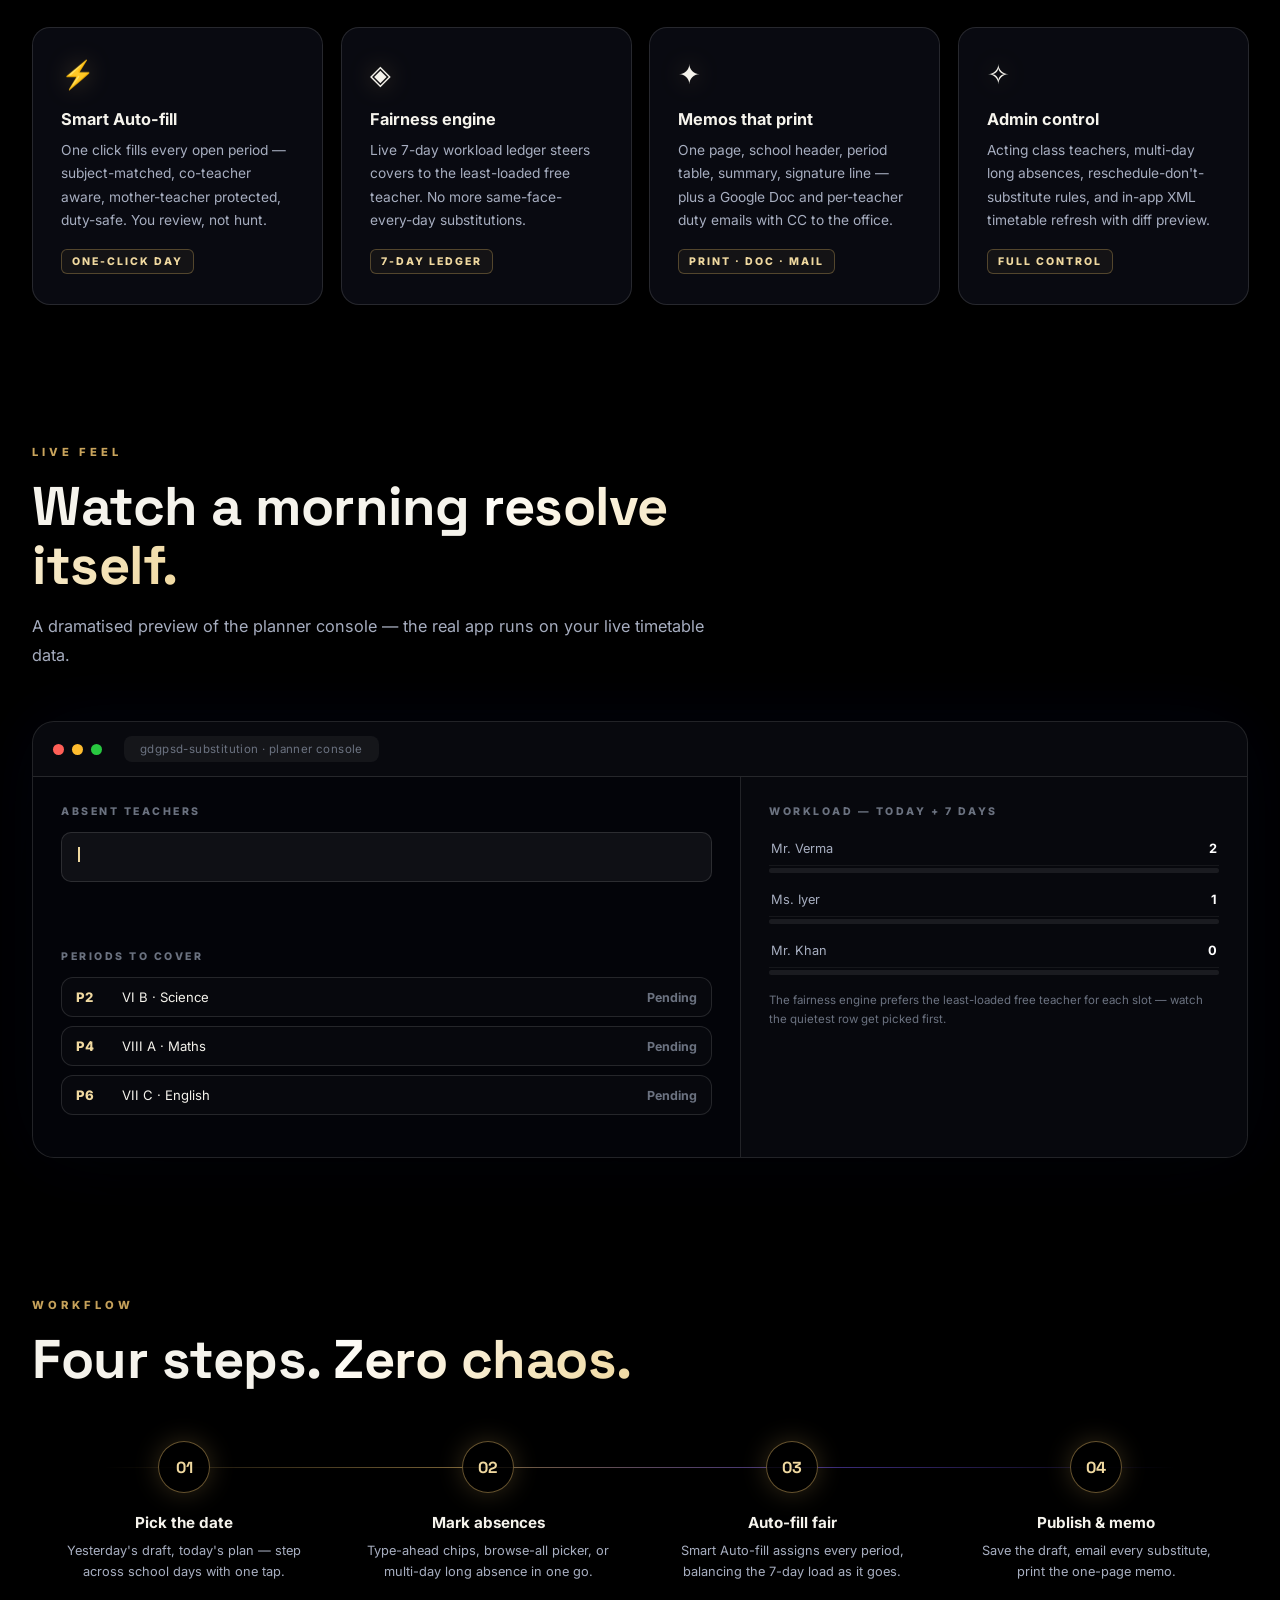
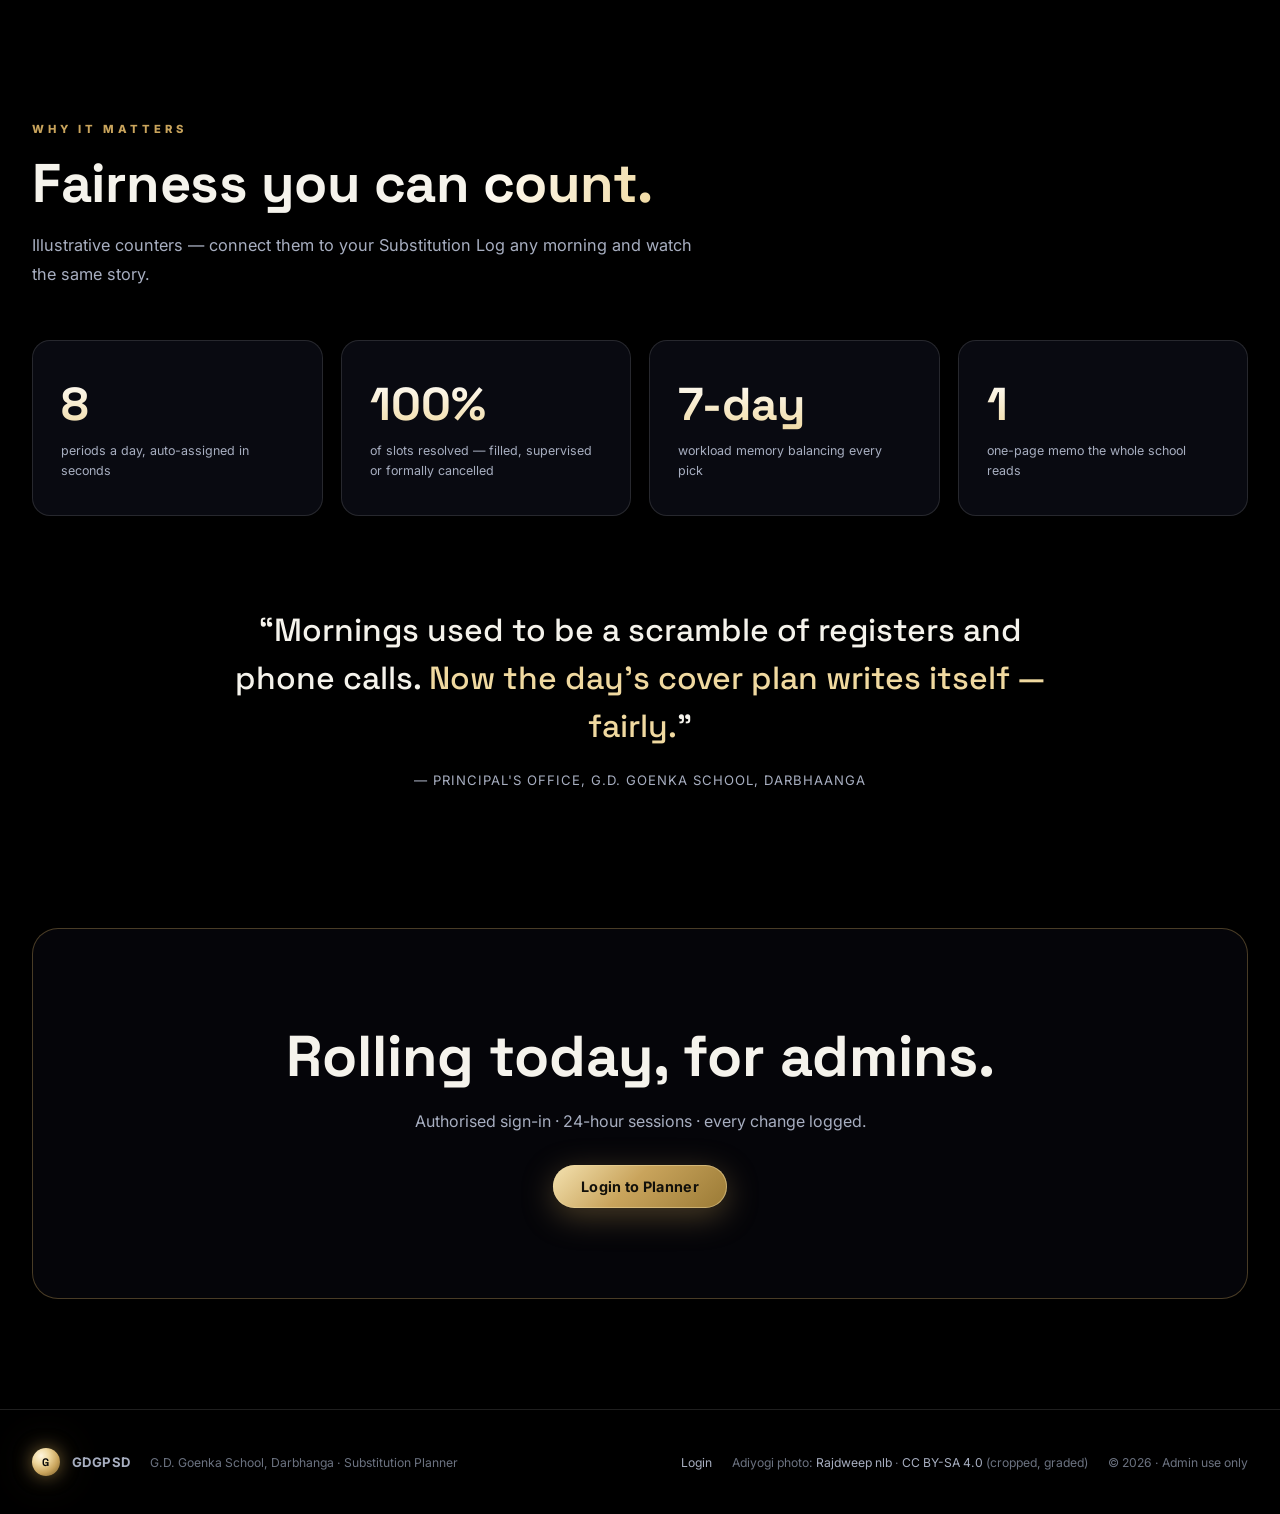
==== commit 634cd4b8: "fix: Adiyogi night portrait as the veiled presence, edges melted away" ====
--- a/index.html
+++ b/index.html
@@ -191,7 +191,7 @@
       <span>G.D. Goenka School, Darbhanga · Substitution Planner</span>
       <span class="spacer"></span>
       <a href="planner.html">Login</a>
-      <span>Adiyogi photo: <a href="https://commons.wikimedia.org/wiki/File:Adiyogi_Shiva_Statue78.jpg">MaximusPrasad</a> · <a href="https://creativecommons.org/licenses/by-sa/4.0/">CC BY-SA 4.0</a> (cropped, night-graded)</span>
+      <span>Adiyogi photo: <a href="https://commons.wikimedia.org/wiki/File:Adiyogi_Shiva_statue_night.jpg">Rajdweep nlb</a> · <a href="https://creativecommons.org/licenses/by-sa/4.0/">CC BY-SA 4.0</a> (cropped, graded)</span>
       <span>© <span id="yr">2026</span> · Admin use only</span>
     </div>
   </footer>
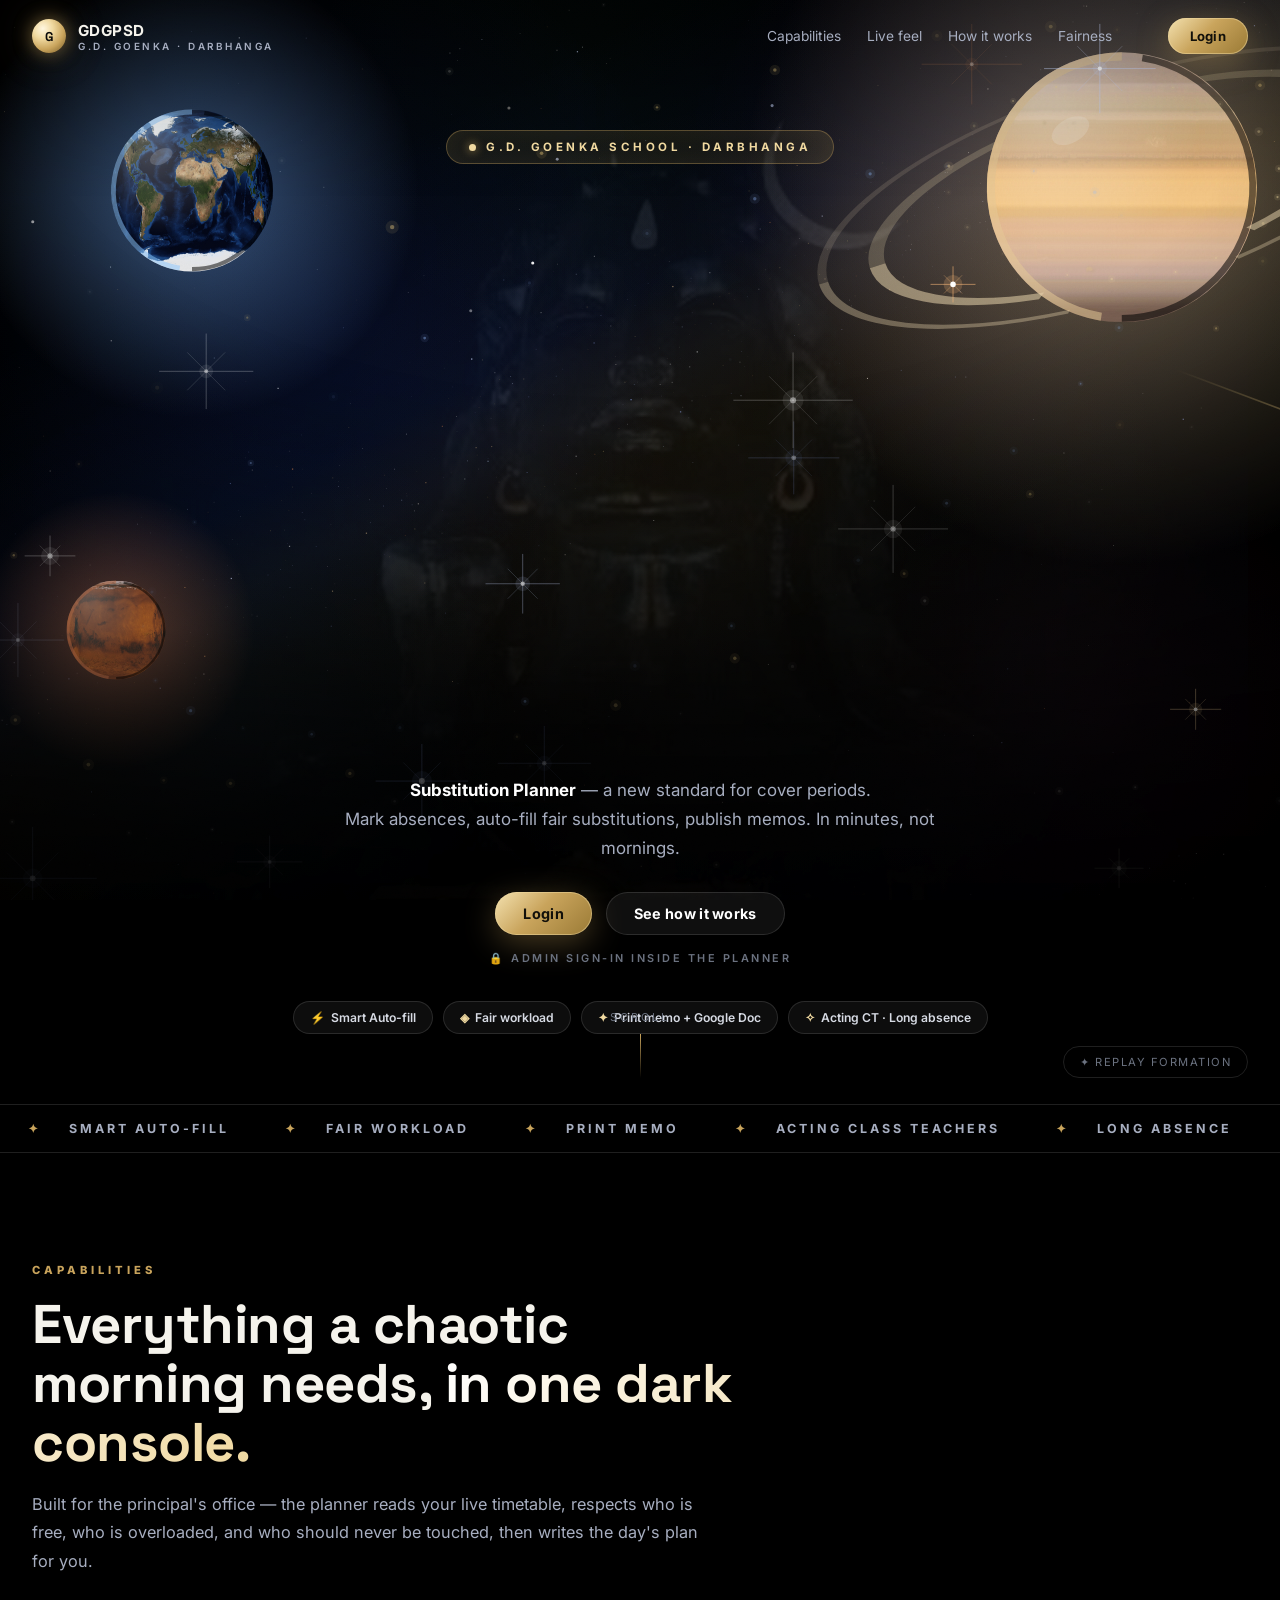
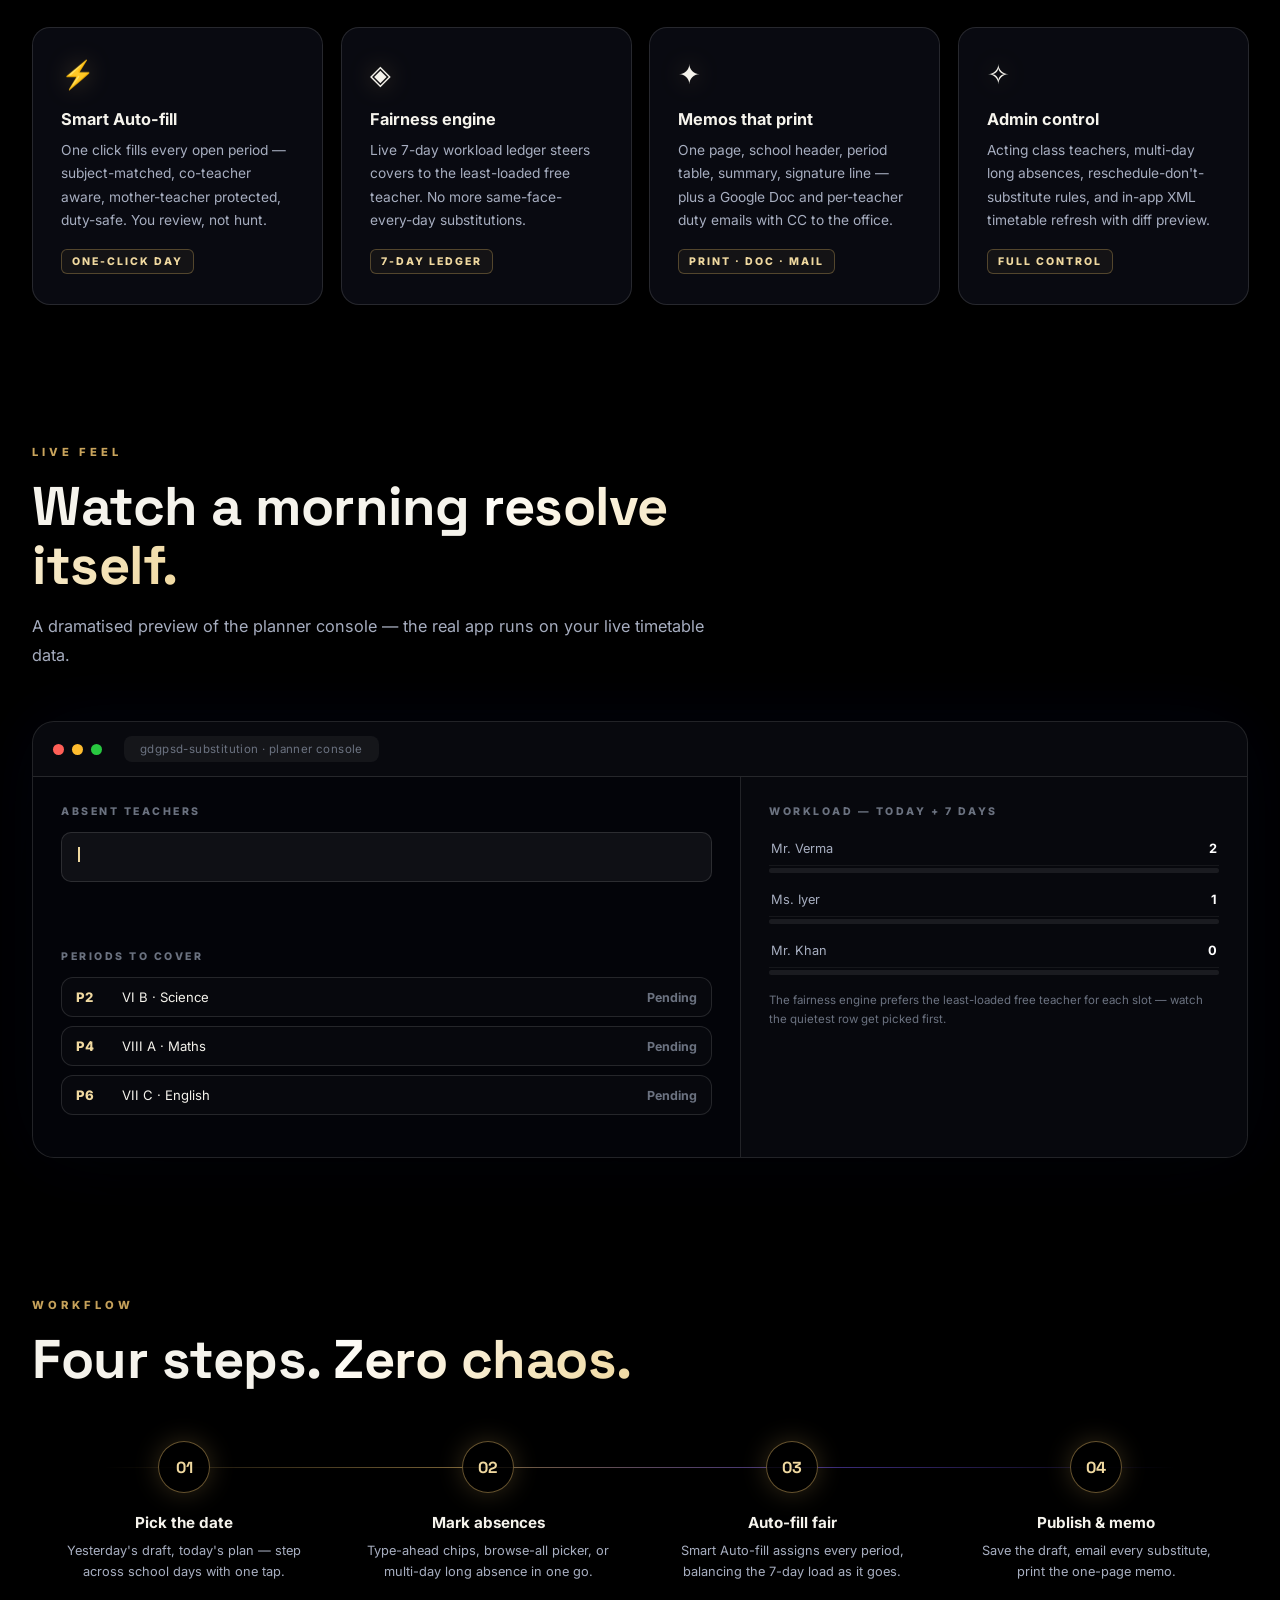
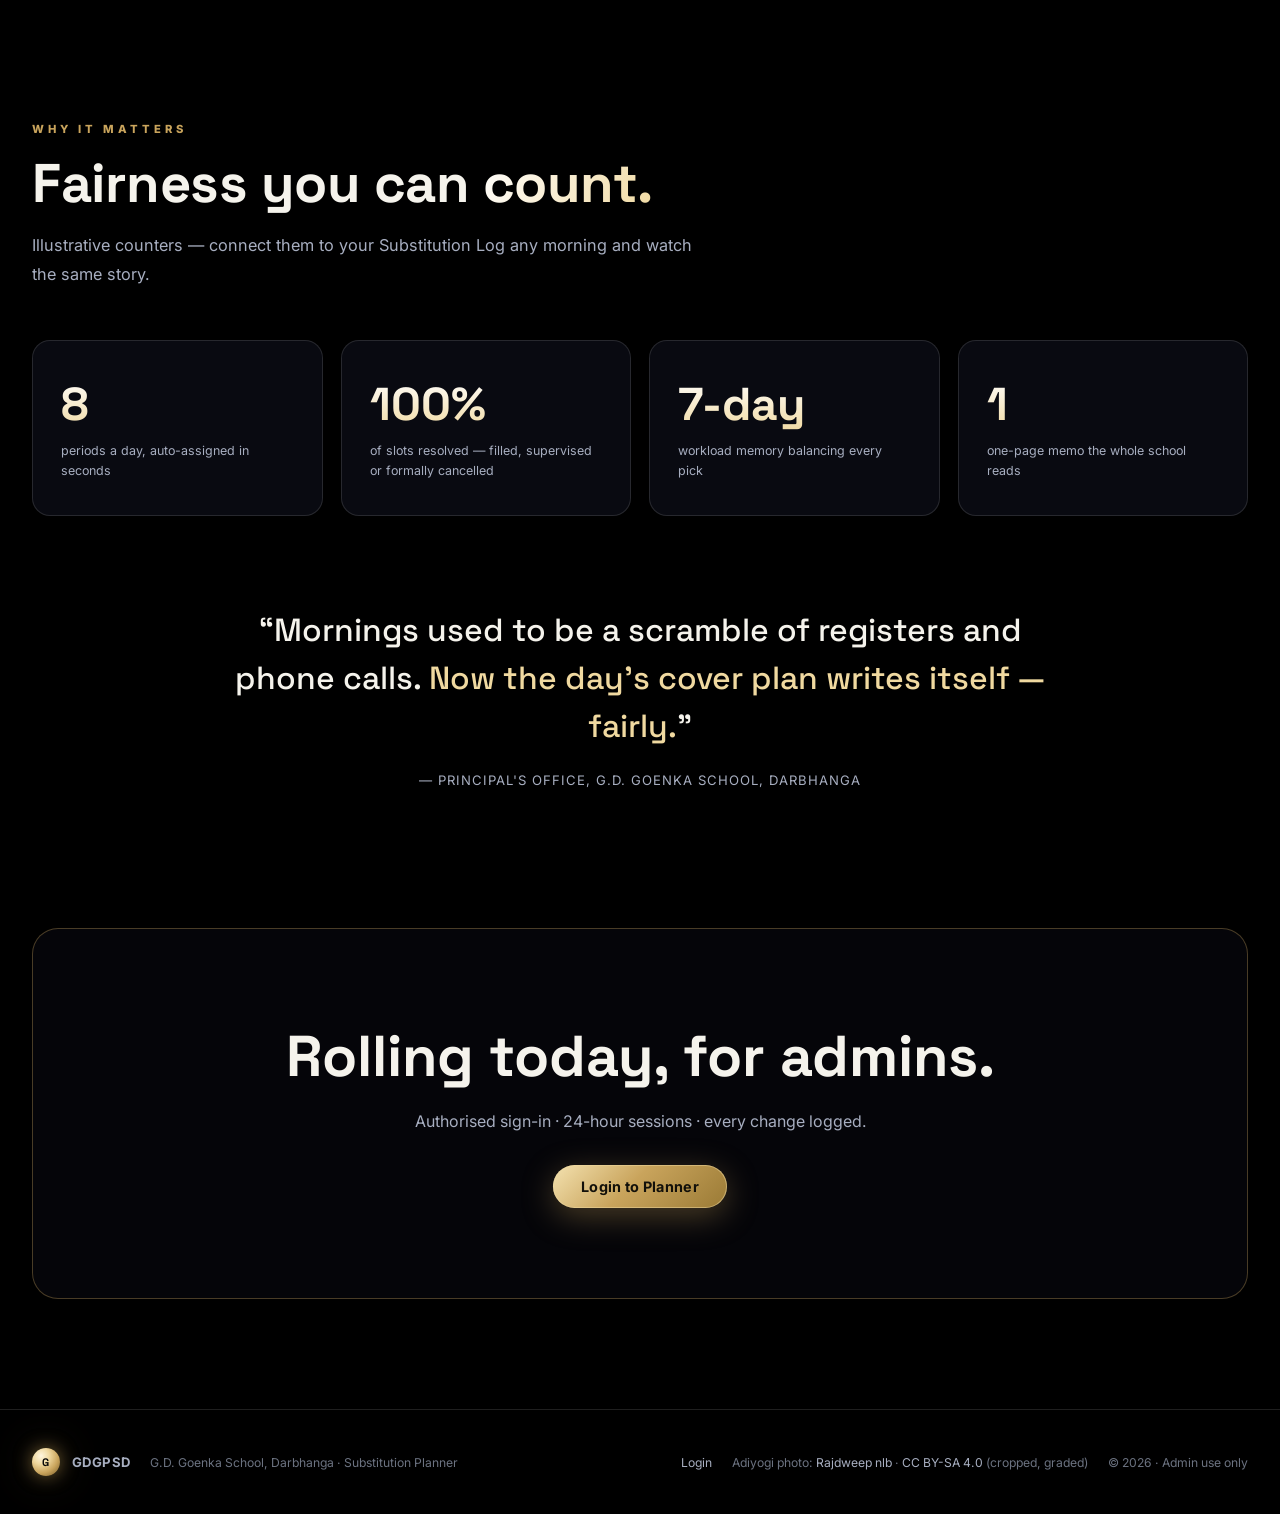
==== commit 61461655: "fix(copy): correct Darbhanga spelling across landing page and star constellation" ====
--- a/index.html
+++ b/index.html
@@ -26,7 +26,7 @@
     <div class="nav-inner">
       <a class="brand" href="#top" aria-label="GDGPSD home">
         <span class="brand-mark">G</span>
-        <span>GDGPSD<small>G.D. GOENKA · DARBHAANGA</small></span>
+        <span>GDGPSD<small>G.D. GOENKA · DARBHANGA</small></span>
       </a>
       <div class="nav-links">
         <a href="#capabilities">Capabilities</a>
@@ -40,13 +40,13 @@
 
   <!-- HERO -->
   <header class="hero" id="top">
-    <div class="hero-badge"><span class="pulse"></span>G.D. GOENKA SCHOOL · DARBHAANGA</div>
+    <div class="hero-badge"><span class="pulse"></span>G.D. GOENKA SCHOOL · DARBHANGA</div>
 
     <div class="constellation-wrap" role="img" aria-label="A constellation of stars forming the words GD Goenka Darbhanga">
       <canvas id="constellation"></canvas>
       <div class="hero-fallback">
         <h1>GD GOENKA</h1>
-        <p>DARBHAANGA</p>
+        <p>DARBHANGA</p>
       </div>
     </div>
 
@@ -169,7 +169,7 @@
 
     <div class="quote reveal">
       <blockquote>“Mornings used to be a scramble of registers and phone calls. <span>Now the day's cover plan writes itself — fairly.</span>”</blockquote>
-      <cite>— PRINCIPAL'S OFFICE, G.D. GOENKA SCHOOL, DARBHAANGA</cite>
+      <cite>— PRINCIPAL'S OFFICE, G.D. GOENKA SCHOOL, DARBHANGA</cite>
     </div>
   </section>
 
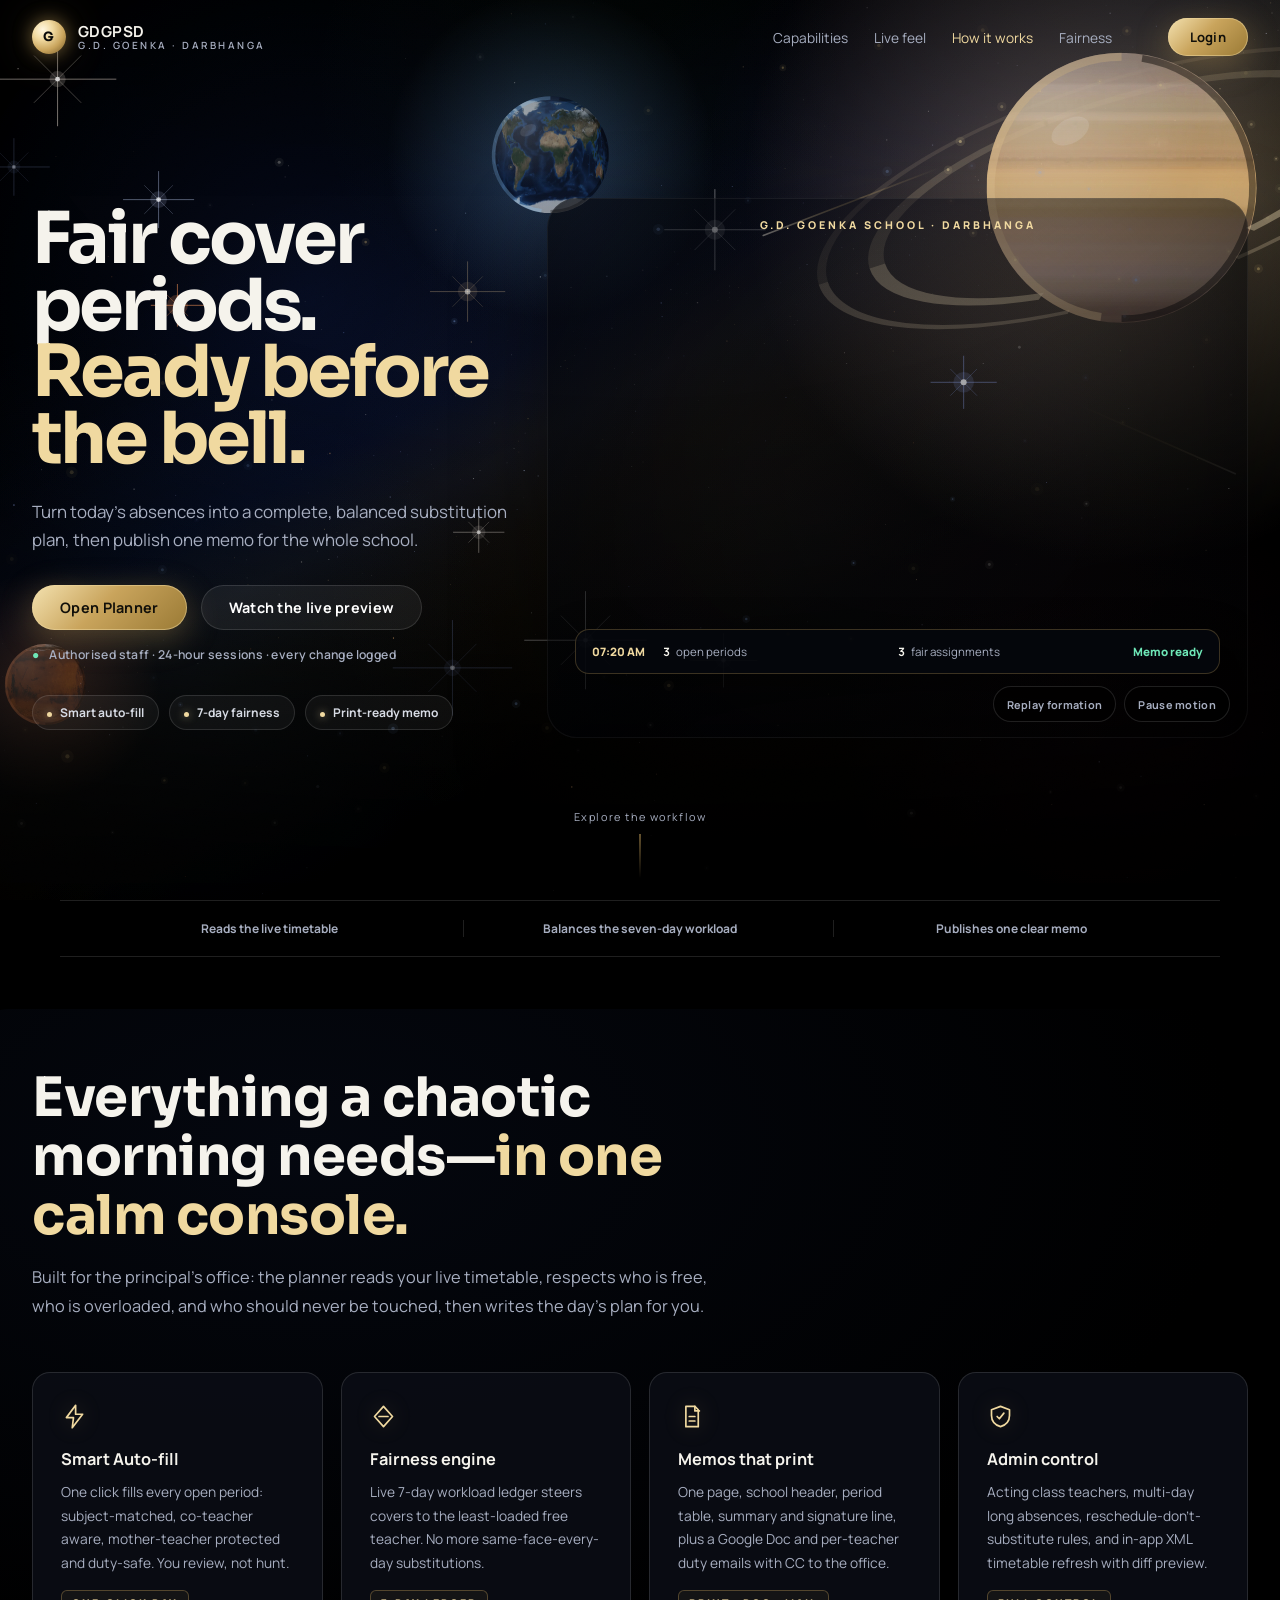
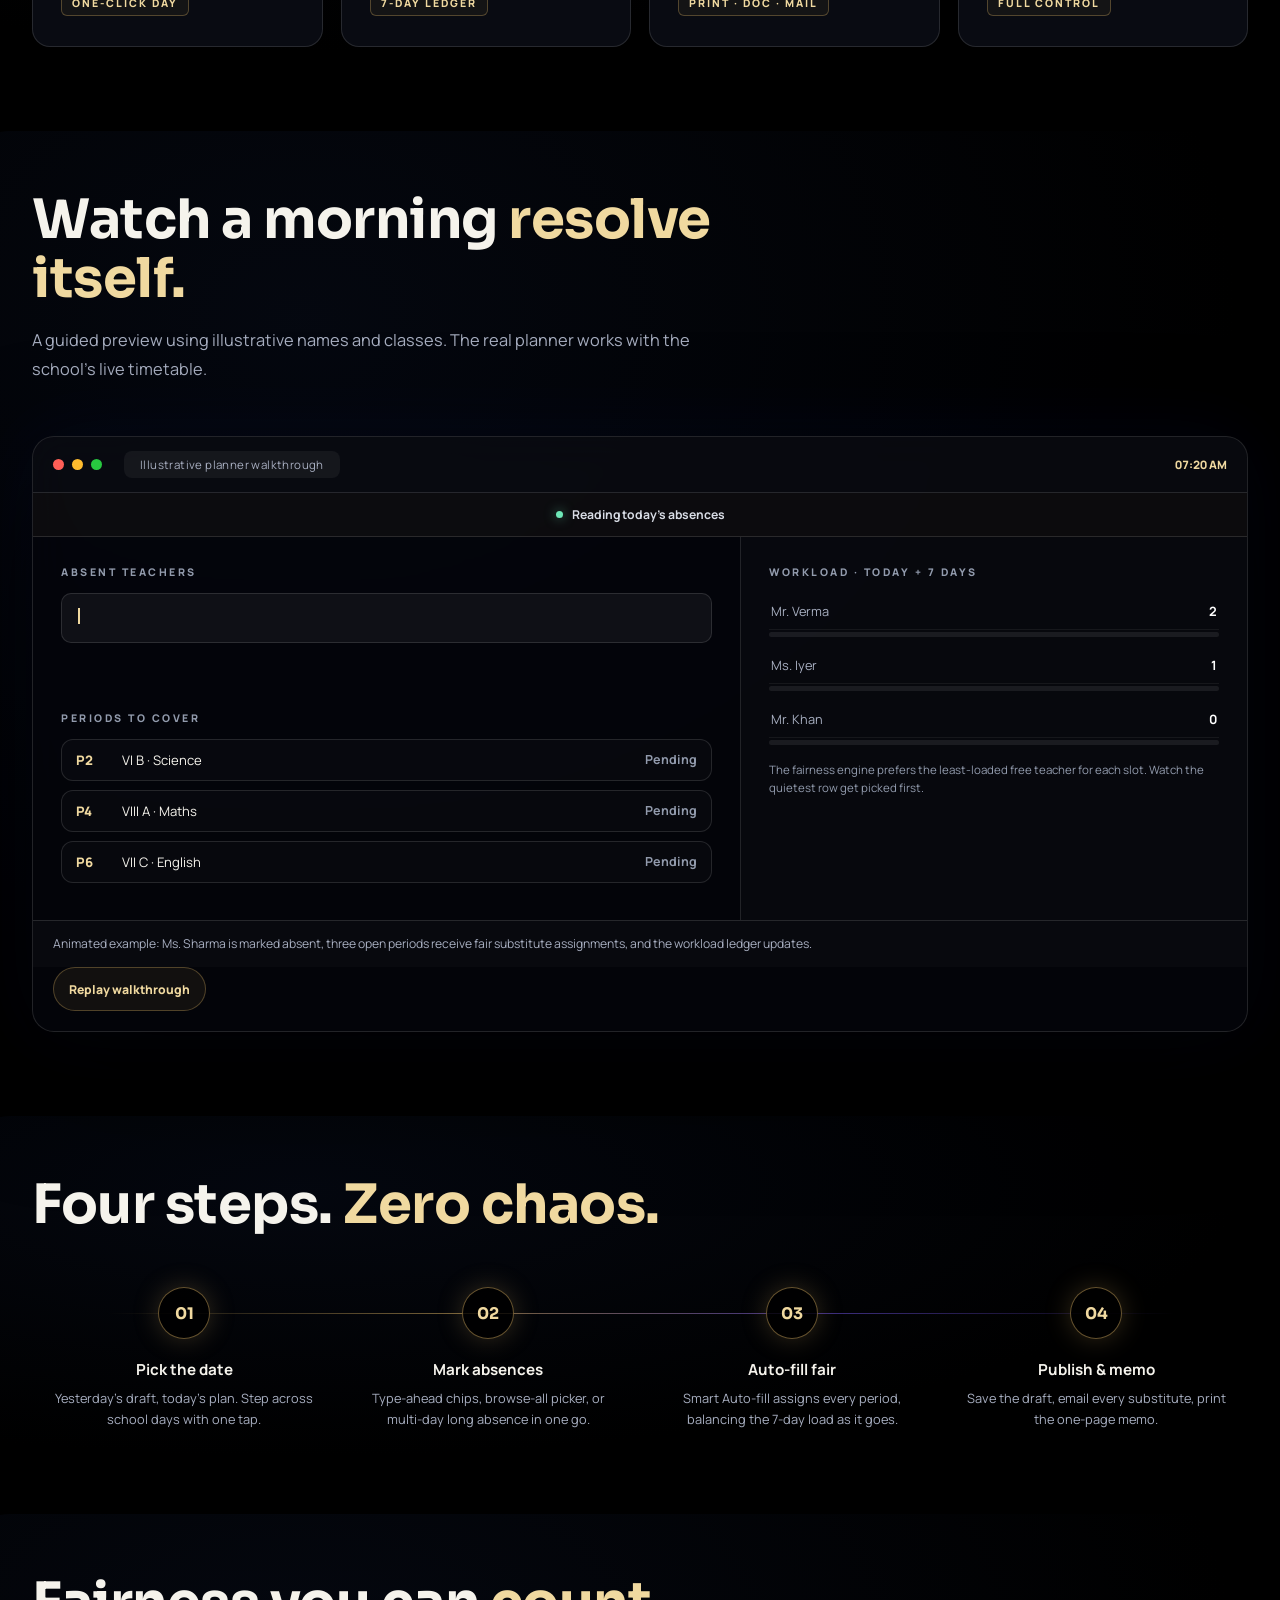
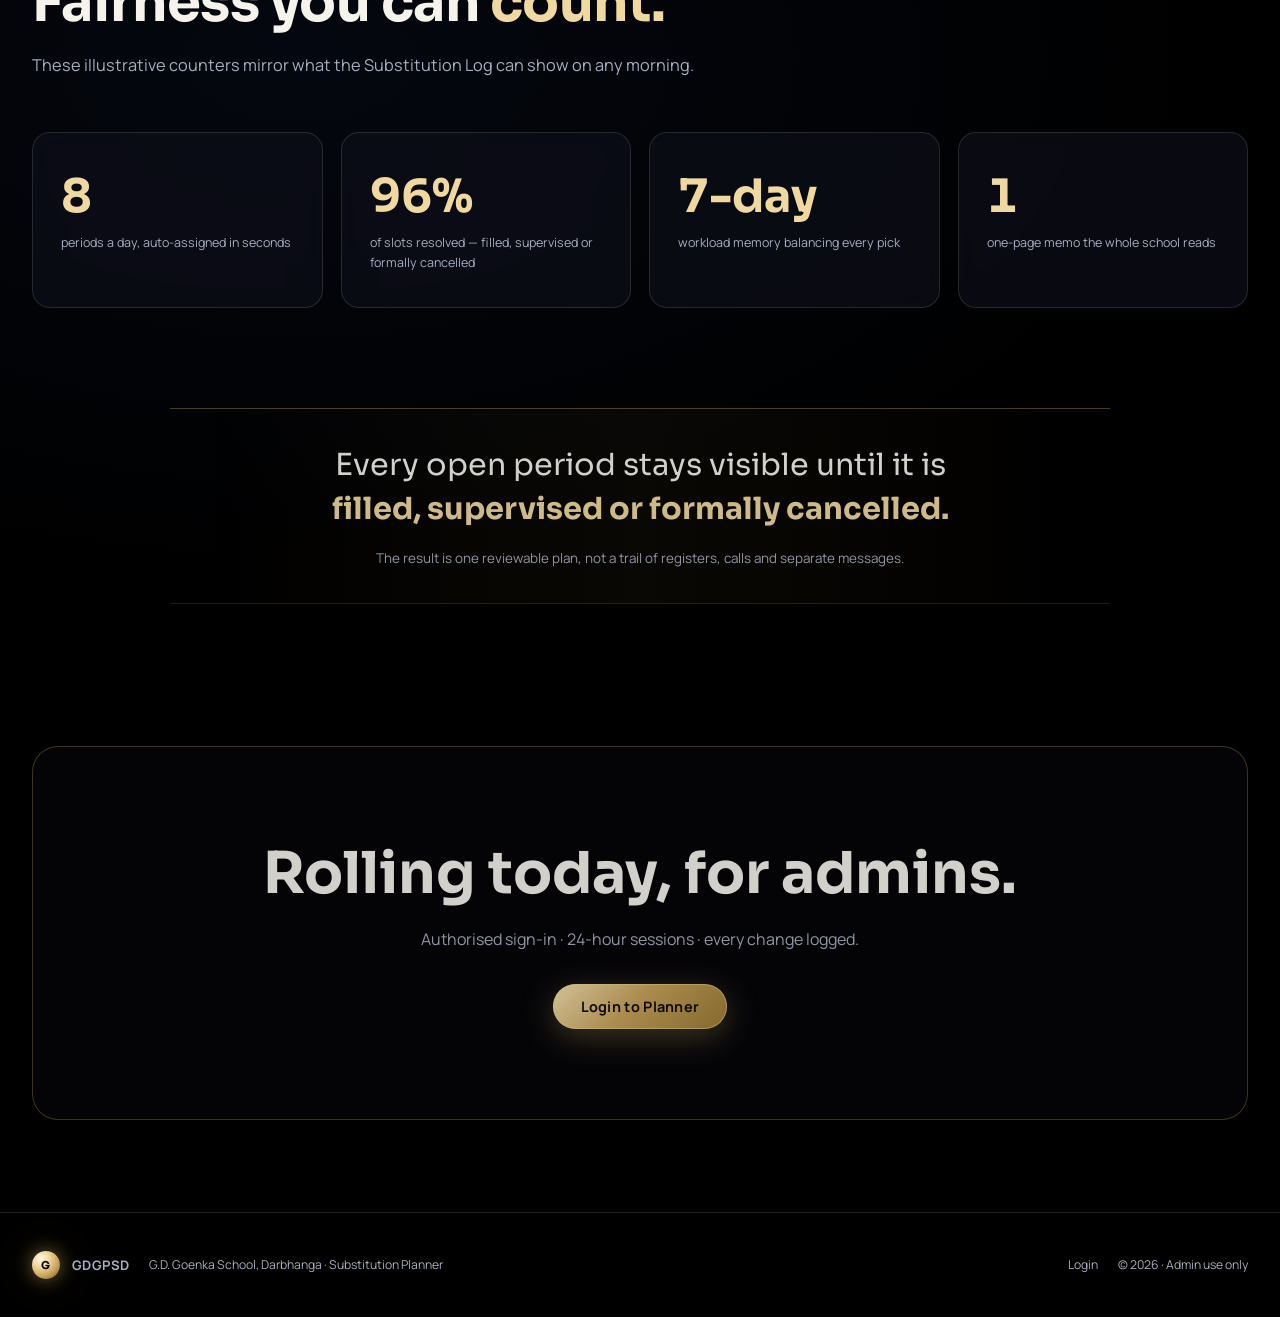
==== commit e1778c38: "feat(landing): make planner story product-first" ====
--- a/index.html
+++ b/index.html
@@ -8,12 +8,14 @@
 <link rel="icon" href="data:,">
 <link rel="preconnect" href="https://fonts.googleapis.com">
 <link rel="preconnect" href="https://fonts.gstatic.com" crossorigin>
-<link href="https://fonts.googleapis.com/css2?family=Inter:wght@400;500;600;700;800&family=Space+Grotesk:wght@500;600;700&display=swap" rel="stylesheet">
+<link href="https://fonts.googleapis.com/css2?family=Manrope:wght@400;500;600;700;800&family=Sora:wght@500;600;700&display=swap" rel="stylesheet">
 <link rel="stylesheet" href="assets/styles.css">
 <noscript><style>#constellation,.replay,.scroll-cue{display:none}.hero-fallback{display:flex}.reveal{opacity:1;transform:none}</style></noscript>
 </head>
 <body>
 
+<a class="skip-link" href="#main-content">Skip to main content</a>
+
 <canvas id="galaxy" aria-hidden="true"></canvas>
 <div class="vignette" aria-hidden="true"></div>
 <div class="grain" aria-hidden="true"></div>
@@ -25,8 +27,8 @@
   <nav class="nav">
     <div class="nav-inner">
       <a class="brand" href="#top" aria-label="GDGPSD home">
-        <span class="brand-mark">G</span>
-        <span>GDGPSD<small>G.D. GOENKA · DARBHANGA</small></span>
+        <span class="brand-mark" aria-hidden="true">G</span>
+        <span class="brand-copy">GDGPSD<small>G.D. GOENKA · DARBHANGA</small></span>
       </a>
       <div class="nav-links">
         <a href="#capabilities">Capabilities</a>
@@ -34,76 +36,99 @@
         <a href="#how">How it works</a>
         <a href="#fairness">Fairness</a>
       </div>
-      <a class="btn btn-gold btn-sm" style="margin-left:28px" href="planner.html">Login</a>
+      <details class="mobile-menu">
+        <summary aria-label="Open section navigation">Menu</summary>
+        <div class="mobile-menu-panel">
+          <a href="#capabilities">Capabilities</a>
+          <a href="#demo">Live preview</a>
+          <a href="#how">How it works</a>
+          <a href="#fairness">Fairness</a>
+        </div>
+      </details>
+      <a class="btn btn-gold btn-sm nav-login" href="planner.html">Login</a>
     </div>
   </nav>
 
+  <main id="main-content">
   <!-- HERO -->
   <header class="hero" id="top">
-    <div class="hero-badge"><span class="pulse"></span>G.D. GOENKA SCHOOL · DARBHANGA</div>
-
-    <div class="constellation-wrap" role="img" aria-label="A constellation of stars forming the words GD Goenka Darbhanga">
-      <canvas id="constellation"></canvas>
-      <div class="hero-fallback">
-        <h1>GD GOENKA</h1>
-        <p>DARBHANGA</p>
-      </div>
-    </div>
-
-    <p class="hero-sub"><b>Substitution Planner</b> — a new standard for cover periods.<br>
-      Mark absences, auto-fill fair substitutions, publish memos. In minutes, not mornings.</p>
-
-    <div class="btn-row">
-      <a class="btn btn-gold" href="planner.html">Login</a>
-      <a class="btn btn-ghost" href="#capabilities">See how it works</a>
-    </div>
-    <div class="hero-hint">🔒 ADMIN SIGN-IN INSIDE THE PLANNER</div>
-
-    <div class="hero-chips">
-      <span class="hchip"><b>⚡</b>Smart Auto-fill</span>
-      <span class="hchip"><b>◈</b>Fair workload</span>
-      <span class="hchip"><b>✦</b>Print memo + Google Doc</span>
-      <span class="hchip"><b>✧</b>Acting CT · Long absence</span>
-    </div>
-
-    <button class="replay" id="replay" title="Replay the star formation">✦ REPLAY FORMATION</button>
-    <a class="scroll-cue" href="#capabilities">SCROLL</a>
+    <div class="hero-grid">
+      <div class="hero-copy">
+        <h1>Fair cover periods.<span>Ready before the bell.</span></h1>
+        <p class="hero-sub">Turn today's absences into a complete, balanced substitution plan, then publish one memo for the whole school.</p>
+
+        <div class="btn-row">
+          <a class="btn btn-gold" href="planner.html">Open Planner</a>
+          <a class="btn btn-ghost" href="#demo">Watch the live preview</a>
+        </div>
+        <p class="hero-hint"><span aria-hidden="true">●</span> Authorised staff · 24-hour sessions · every change logged</p>
+
+        <ul class="hero-chips" aria-label="Planner highlights">
+          <li class="hchip">Smart auto-fill</li>
+          <li class="hchip">7-day fairness</li>
+          <li class="hchip">Print-ready memo</li>
+        </ul>
+      </div>
+
+      <div class="hero-visual">
+        <p class="hero-school">G.D. GOENKA SCHOOL · DARBHANGA</p>
+        <div class="constellation-wrap" role="img" aria-label="Stars forming the words GD Goenka Darbhanga">
+          <canvas id="constellation"></canvas>
+          <div class="hero-fallback" aria-hidden="true">
+            <strong>GD GOENKA</strong>
+            <span>DARBHANGA</span>
+          </div>
+        </div>
+
+        <div class="handoff-card" aria-label="Example morning status">
+          <span class="handoff-time">07:20 AM</span>
+          <span><b>3</b> open periods</span>
+          <span><b>3</b> fair assignments</span>
+          <span class="handoff-ready">Memo ready</span>
+        </div>
+
+        <div class="motion-controls" aria-label="Animation controls">
+          <button class="replay" id="replay" type="button">Replay formation</button>
+          <button class="motion-toggle" id="motion-toggle" type="button" aria-pressed="false">Pause motion</button>
+        </div>
+      </div>
+    </div>
+
+    <a class="scroll-cue" href="#capabilities">Explore the workflow</a>
   </header>
 
-  <!-- MARQUEE -->
-  <div class="marquee" aria-hidden="true">
-    <div class="marquee-track" id="marquee-track">
-      <span><i>✦</i>SMART AUTO-FILL</span><span><i>✦</i>FAIR WORKLOAD</span><span><i>✦</i>PRINT MEMO</span><span><i>✦</i>ACTING CLASS TEACHERS</span><span><i>✦</i>LONG ABSENCE</span><span><i>✦</i>XML TIMETABLE REFRESH</span>
-    </div>
+  <div class="proof-strip" aria-label="Planner workflow summary">
+    <span>Reads the live timetable</span>
+    <span>Balances the seven-day workload</span>
+    <span>Publishes one clear memo</span>
   </div>
 
   <!-- CAPABILITIES -->
   <section class="section" id="capabilities">
-    <div class="reveal"><div class="kicker">CAPABILITIES</div></div>
-    <h2 class="h2 reveal">Everything a chaotic morning needs, <em>in one dark console.</em></h2>
-    <p class="lede reveal d1">Built for the principal's office — the planner reads your live timetable, respects who is free, who is overloaded, and who should never be touched, then writes the day's plan for you.</p>
+    <h2 class="h2 reveal">Everything a chaotic morning needs—<em>in one calm console.</em></h2>
+    <p class="lede reveal d1">Built for the principal's office: the planner reads your live timetable, respects who is free, who is overloaded, and who should never be touched, then writes the day's plan for you.</p>
 
     <div class="grid4">
       <div class="card reveal">
-        <span class="ico">⚡</span>
+        <svg class="ico" viewBox="0 0 24 24" aria-hidden="true"><path d="M13 2 4.8 13h6.3L10 22l9.2-12H13z"/></svg>
         <h3>Smart Auto-fill</h3>
-        <p>One click fills every open period — subject-matched, co-teacher aware, mother-teacher protected, duty-safe. You review, not hunt.</p>
+        <p>One click fills every open period: subject-matched, co-teacher aware, mother-teacher protected and duty-safe. You review, not hunt.</p>
         <span class="tag">ONE-CLICK DAY</span>
       </div>
       <div class="card reveal d1">
-        <span class="ico">◈</span>
+        <svg class="ico" viewBox="0 0 24 24" aria-hidden="true"><path d="M12 3 4 12l8 9 8-9z"/><path d="M8 12h8"/></svg>
         <h3>Fairness engine</h3>
         <p>Live 7-day workload ledger steers covers to the least-loaded free teacher. No more same-face-every-day substitutions.</p>
         <span class="tag">7-DAY LEDGER</span>
       </div>
       <div class="card reveal d2">
-        <span class="ico">✦</span>
+        <svg class="ico" viewBox="0 0 24 24" aria-hidden="true"><path d="M7 3h8l3 3v15H7z"/><path d="M15 3v4h4M10 12h5M10 16h5"/></svg>
         <h3>Memos that print</h3>
-        <p>One page, school header, period table, summary, signature line — plus a Google Doc and per-teacher duty emails with CC to the office.</p>
+        <p>One page, school header, period table, summary and signature line, plus a Google Doc and per-teacher duty emails with CC to the office.</p>
         <span class="tag">PRINT · DOC · MAIL</span>
       </div>
       <div class="card reveal d3">
-        <span class="ico">✧</span>
+        <svg class="ico" viewBox="0 0 24 24" aria-hidden="true"><path d="M12 3 4 6v5c0 5 3.4 8.5 8 10 4.6-1.5 8-5 8-10V6z"/><path d="m9 12 2 2 4-5"/></svg>
         <h3>Admin control</h3>
         <p>Acting class teachers, multi-day long absences, reschedule-don't-substitute rules, and in-app XML timetable refresh with diff preview.</p>
         <span class="tag">FULL CONTROL</span>
@@ -113,16 +138,19 @@
 
   <!-- DEMO -->
   <section class="section" id="demo">
-    <div class="reveal"><div class="kicker">LIVE FEEL</div></div>
     <h2 class="h2 reveal">Watch a morning <em>resolve itself.</em></h2>
-    <p class="lede reveal d1">A dramatised preview of the planner console — the real app runs on your live timetable data.</p>
-
-    <div class="demo-shell reveal d1" id="demo">
+    <p class="lede reveal d1">A guided preview using illustrative names and classes. The real planner works with the school's live timetable.</p>
+
+    <figure class="demo-shell reveal d1" id="demo-preview" aria-labelledby="demo-caption">
       <div class="demo-bar">
         <span class="dot" style="background:#ff5f57"></span><span class="dot" style="background:#febc2e"></span><span class="dot" style="background:#28c840"></span>
-        <span class="url">gdgpsd-substitution · planner console</span>
-      </div>
-      <div class="demo-body">
+        <span class="url">Illustrative planner walkthrough</span>
+        <span class="demo-clock">07:20 AM</span>
+      </div>
+      <div class="demo-stage" aria-hidden="true">
+        <div class="demo-status"><span class="demo-status-dot"></span><span id="demo-status">Reading today's absences</span></div>
+      </div>
+      <div class="demo-body" aria-hidden="true">
         <div class="demo-left">
           <div class="demo-label">ABSENT TEACHERS</div>
           <div class="fake-input"><span id="demo-type"><span class="caret"></span></span></div>
@@ -133,22 +161,23 @@
           <div class="slot-row"><span class="p">P6</span><span>VII C · English</span><span class="who">Pending</span></div>
         </div>
         <div class="demo-right">
-          <div class="demo-label">WORKLOAD — TODAY + 7 DAYS</div>
+          <div class="demo-label">WORKLOAD · TODAY + 7 DAYS</div>
           <div class="wload-row"><span>Mr. Verma</span><b>2</b></div><div class="wload-bar"><i></i></div>
           <div class="wload-row"><span>Ms. Iyer</span><b>1</b></div><div class="wload-bar"><i></i></div>
           <div class="wload-row"><span>Mr. Khan</span><b>0</b></div><div class="wload-bar"><i></i></div>
-          <p class="demo-note">The fairness engine prefers the least-loaded free teacher for each slot — watch the quietest row get picked first.</p>
-        </div>
-      </div>
-    </div>
+          <p class="demo-note">The fairness engine prefers the least-loaded free teacher for each slot. Watch the quietest row get picked first.</p>
+        </div>
+      </div>
+      <figcaption id="demo-caption">Animated example: Ms. Sharma is marked absent, three open periods receive fair substitute assignments, and the workload ledger updates.</figcaption>
+      <button class="demo-replay" id="demo-replay" type="button">Replay walkthrough</button>
+    </figure>
   </section>
 
   <!-- HOW -->
   <section class="section" id="how">
-    <div class="reveal"><div class="kicker">WORKFLOW</div></div>
     <h2 class="h2 reveal">Four steps. <em>Zero chaos.</em></h2>
     <div class="steps">
-      <div class="step reveal"><div class="n">01</div><h3>Pick the date</h3><p>Yesterday's draft, today's plan — step across school days with one tap.</p></div>
+      <div class="step reveal"><div class="n">01</div><h3>Pick the date</h3><p>Yesterday's draft, today's plan. Step across school days with one tap.</p></div>
       <div class="step reveal d1"><div class="n">02</div><h3>Mark absences</h3><p>Type-ahead chips, browse-all picker, or multi-day long absence in one go.</p></div>
       <div class="step reveal d2"><div class="n">03</div><h3>Auto-fill fair</h3><p>Smart Auto-fill assigns every period, balancing the 7-day load as it goes.</p></div>
       <div class="step reveal d3"><div class="n">04</div><h3>Publish &amp; memo</h3><p>Save the draft, email every substitute, print the one-page memo.</p></div>
@@ -157,9 +186,8 @@
 
   <!-- FAIRNESS -->
   <section class="section" id="fairness">
-    <div class="reveal"><div class="kicker">WHY IT MATTERS</div></div>
     <h2 class="h2 reveal">Fairness you can <em>count.</em></h2>
-    <p class="lede reveal d1">Illustrative counters — connect them to your Substitution Log any morning and watch the same story.</p>
+    <p class="lede reveal d1">These illustrative counters mirror what the Substitution Log can show on any morning.</p>
     <div class="stats">
       <div class="stat reveal"><div class="num" data-count="8" data-suffix="">0</div><div class="lbl">periods a day, auto-assigned in seconds</div></div>
       <div class="stat reveal d1"><div class="num" data-count="100" data-suffix="%">0</div><div class="lbl">of slots resolved — filled, supervised or formally cancelled</div></div>
@@ -167,9 +195,9 @@
       <div class="stat reveal d3"><div class="num" data-count="1" data-suffix="">0</div><div class="lbl">one-page memo the whole school reads</div></div>
     </div>
 
-    <div class="quote reveal">
-      <blockquote>“Mornings used to be a scramble of registers and phone calls. <span>Now the day's cover plan writes itself — fairly.</span>”</blockquote>
-      <cite>— PRINCIPAL'S OFFICE, G.D. GOENKA SCHOOL, DARBHANGA</cite>
+    <div class="evidence-panel reveal">
+      <p>Every open period stays visible until it is <strong>filled, supervised or formally cancelled.</strong></p>
+      <span>The result is one reviewable plan, not a trail of registers, calls and separate messages.</span>
     </div>
   </section>
 
@@ -183,26 +211,21 @@
       </div>
     </div>
   </div>
+  </main>
 
   <!-- FOOTER -->
   <footer>
     <div class="foot-inner">
-      <a class="brand" href="#top" style="font-size:.82rem"><span class="brand-mark" style="width:28px;height:28px;font-size:.68rem">G</span>GDGPSD</a>
+      <a class="brand foot-brand" href="#top"><span class="brand-mark" aria-hidden="true">G</span>GDGPSD</a>
       <span>G.D. Goenka School, Darbhanga · Substitution Planner</span>
       <span class="spacer"></span>
       <a href="planner.html">Login</a>
-      <span>Adiyogi photo: <a href="https://commons.wikimedia.org/wiki/File:Adiyogi_Shiva_statue_night.jpg">Rajdweep nlb</a> · <a href="https://creativecommons.org/licenses/by-sa/4.0/">CC BY-SA 4.0</a> (cropped, graded)</span>
       <span>© <span id="yr">2026</span> · Admin use only</span>
     </div>
   </footer>
 
 </div><!-- /page -->
 
-<script>
-  // duplicate marquee content for a seamless loop
-  document.getElementById('marquee-track').innerHTML +=
-    document.getElementById('marquee-track').innerHTML;
-</script>
 <script src="assets/app.js" defer></script>
 </body>
 </html>
--- a/assets/styles.css
+++ b/assets/styles.css
@@ -3,7 +3,7 @@
   --bg:#000;
   --ink:#f5f3ec;
   --muted:#a7aec0;
-  --faint:#6b7280;
+  --faint:#929bad;
   --gold:#c9a45c;
   --gold-hi:#f0d9a0;
   --navy-glow:#2b5cff;
@@ -12,8 +12,8 @@
   --glass:rgba(10,12,20,.58);
   --card:rgba(14,16,26,.66);
   --radius:18px;
-  --font:"Inter","Poppins","Segoe UI",Arial,sans-serif;
-  --display:"Space Grotesk","Inter","Poppins","Segoe UI",Arial,sans-serif;
+  --font:"Manrope","Segoe UI",Arial,sans-serif;
+  --display:"Sora","Manrope","Segoe UI",Arial,sans-serif;
 }
 *{box-sizing:border-box;margin:0;padding:0}
 html{scroll-behavior:smooth}
@@ -27,9 +27,16 @@
 }
 ::selection{background:rgba(201,164,92,.35);color:#fff}
 a{color:inherit}
+button,summary{font:inherit}
+.skip-link{position:fixed;top:10px;left:12px;z-index:100;transform:translateY(-150%);padding:11px 16px;border-radius:10px;
+  background:var(--gold-hi);color:#111;text-decoration:none;font-weight:800;transition:transform .18s ease-out}
+.skip-link:focus{transform:translateY(0)}
+.sr-only{position:absolute!important;width:1px;height:1px;padding:0;margin:-1px;overflow:hidden;clip:rect(0,0,0,0);white-space:nowrap;border:0}
+:focus-visible{outline:3px solid var(--gold-hi);outline-offset:4px}
 
 /* ---- fixed galaxy layers (cover the whole page) ---- */
-#galaxy{position:fixed;inset:0;width:100%;height:100%;z-index:0;display:block}
+#galaxy{position:fixed;inset:0;width:100%;height:100%;z-index:0;display:block;opacity:1;transition:opacity .7s ease-out,filter .7s ease-out}
+.content-mode #galaxy{opacity:.34;filter:saturate(.7)}
 .vignette{position:fixed;inset:0;z-index:1;pointer-events:none;
   background:radial-gradient(ellipse 120% 90% at 50% 8%,transparent 40%,rgba(0,0,0,.55) 100%),
              linear-gradient(to bottom,rgba(0,0,0,.25),transparent 22%,transparent 70%,rgba(0,0,0,.6));}
@@ -51,9 +58,20 @@
   background:radial-gradient(circle at 32% 28%,#fff6df 0%,var(--gold-hi) 30%,var(--gold) 62%,#6e5423 100%);
   box-shadow:0 0 18px rgba(201,164,92,.55),0 0 46px rgba(201,164,92,.22)}
 .brand small{display:block;font-size:.62rem;font-weight:600;letter-spacing:2.5px;color:var(--muted)}
+.brand-copy{line-height:1.15}
 .nav-links{display:flex;gap:26px;margin-left:auto;font-size:.86rem;color:var(--muted)}
 .nav-links a{text-decoration:none;transition:color .2s}
 .nav-links a:hover{color:#fff}
+.nav-links a[aria-current="true"]{color:var(--gold-hi)}
+.nav-login{margin-left:28px}
+.mobile-menu{display:none;position:relative;margin-left:auto}
+.mobile-menu summary{list-style:none;min-width:48px;min-height:48px;display:grid;place-items:center;cursor:pointer;color:var(--ink);
+  border:1px solid var(--line);border-radius:999px;background:rgba(255,255,255,.05);font-size:.8rem;font-weight:700}
+.mobile-menu summary::-webkit-details-marker{display:none}
+.mobile-menu-panel{position:absolute;right:0;top:58px;width:210px;padding:10px;border:1px solid var(--line);border-radius:14px;
+  background:rgba(5,6,10,.96);box-shadow:0 18px 52px rgba(0,0,0,.55)}
+.mobile-menu-panel a{display:flex;align-items:center;min-height:46px;padding:0 12px;border-radius:9px;text-decoration:none;color:var(--muted);font-size:.86rem}
+.mobile-menu-panel a:hover,.mobile-menu-panel a:focus-visible{color:var(--ink);background:rgba(255,255,255,.07)}
 .btn{display:inline-flex;align-items:center;gap:10px;text-decoration:none;font-weight:700;cursor:pointer;border:0;font-family:inherit;
   padding:13px 28px;border-radius:999px;font-size:.9rem;letter-spacing:.3px;transition:transform .2s,box-shadow .25s,background .25s,color .25s;white-space:nowrap}
 .btn-gold{background:linear-gradient(135deg,#f4e2b0 0%,var(--gold) 45%,#9a7a35 100%);color:#12100a;
@@ -64,65 +82,64 @@
 .btn-sm{padding:10px 22px;font-size:.82rem}
 .btn-row{display:flex;gap:14px;flex-wrap:wrap}
 
-/* ---- hero ---- */
-.hero{position:relative;min-height:100vh;display:flex;flex-direction:column;align-items:center;justify-content:center;
-  text-align:center;padding:130px 32px 70px;overflow:hidden}
-.hero-badge{display:inline-flex;align-items:center;gap:10px;font-size:.72rem;font-weight:700;letter-spacing:3.5px;color:var(--gold-hi);
-  border:1px solid rgba(201,164,92,.4);border-radius:999px;padding:9px 22px;background:rgba(201,164,92,.07);
-  box-shadow:0 0 30px rgba(201,164,92,.12) inset;margin-bottom:26px}
-.hero-badge .pulse{width:7px;height:7px;border-radius:50%;background:var(--gold-hi);box-shadow:0 0 10px var(--gold);animation:pulse 2.2s infinite}
-@keyframes pulse{0%,100%{opacity:1;transform:scale(1)}50%{opacity:.4;transform:scale(.7)}}
-.constellation-wrap{position:relative;width:min(1400px,96vw);height:clamp(380px,48vw,560px)}
+/* ---- hero: cinematic opening, operational handoff ---- */
+.hero{position:relative;min-height:100svh;display:flex;flex-direction:column;justify-content:center;padding:108px 32px 72px;overflow:hidden}
+.hero-grid{width:min(1280px,100%);margin:auto;display:grid;grid-template-columns:minmax(430px,.82fr) minmax(560px,1.18fr);align-items:center;gap:28px}
+.hero-copy{position:relative;z-index:2;max-width:610px}
+.hero h1{font-family:var(--display);font-size:clamp(3.35rem,5.6vw,5.7rem);line-height:.93;letter-spacing:-.04em;text-wrap:balance}
+.hero h1 span{display:block;color:var(--gold-hi)}
+.hero-school{position:absolute;top:20px;left:50%;transform:translateX(-50%);z-index:2;width:max-content;max-width:90%;
+  color:var(--gold-hi);font-size:.67rem;font-weight:800;letter-spacing:3px;text-align:center}
+.hero-visual{position:relative;min-width:0;height:540px;border-radius:30px;overflow:hidden;
+  background:linear-gradient(145deg,rgba(9,12,23,.48),rgba(4,5,9,.14));
+  box-shadow:inset 0 0 0 1px rgba(255,255,255,.08),0 32px 90px rgba(0,0,0,.38)}
+.hero-visual::after{content:"";position:absolute;inset:0;pointer-events:none;background:radial-gradient(circle at 50% 45%,transparent 25%,rgba(0,0,0,.44) 100%)}
+.constellation-wrap{position:relative;width:100%;height:100%}
 #constellation{position:absolute;inset:0;width:100%;height:100%}
 .hero-fallback{display:none;position:absolute;inset:0;align-items:center;justify-content:center;flex-direction:column;gap:6px}
 .no-constellation .hero-fallback{display:flex}
 .no-constellation #constellation{display:none}
-.hero-fallback h1{font-family:var(--display);font-weight:700;line-height:.95;letter-spacing:2px;
-  font-size:clamp(3rem,9vw,7rem);
-  background:linear-gradient(180deg,#fff 20%,var(--gold-hi) 60%,#7a5f2c 100%);
-  -webkit-background-clip:text;background-clip:text;-webkit-text-fill-color:transparent}
-.hero-fallback p{font-family:var(--display);font-weight:700;line-height:1;margin-top:10px;letter-spacing:2px;
-  font-size:clamp(3rem,9vw,7rem);
-  background:linear-gradient(180deg,#fff 20%,var(--gold-hi) 60%,#7a5f2c 100%);
-  -webkit-background-clip:text;background-clip:text;-webkit-text-fill-color:transparent}
-.hero-sub{max-width:640px;color:var(--muted);font-size:1.06rem;line-height:1.7;margin:26px 0 30px}
-.hero-sub b{color:#fff}
-.hero-hint{margin-top:16px;font-size:.68rem;font-weight:600;letter-spacing:2.5px;color:var(--faint)}
-.hero-chips{display:flex;gap:10px;flex-wrap:wrap;justify-content:center;margin-top:36px}
-.hchip{font-size:.76rem;font-weight:600;color:#d7dbe4;background:rgba(255,255,255,.05);
-  border:1px solid var(--line);border-radius:999px;padding:8px 16px;backdrop-filter:blur(8px)}
-.hchip b{color:var(--gold-hi);margin-right:6px}
-.scroll-cue{position:absolute;bottom:26px;left:50%;transform:translateX(-50%);color:var(--faint);font-size:.68rem;letter-spacing:3px;text-decoration:none;
+.hero-fallback strong,.hero-fallback span{font-family:var(--display);font-weight:700;line-height:.95;letter-spacing:2px;font-size:clamp(2.6rem,6vw,5rem)}
+.hero-fallback span{color:var(--gold-hi);margin-top:8px}
+.hero-sub{max-width:58ch;color:var(--muted);font-size:1.06rem;line-height:1.7;margin:25px 0 30px}
+.hero-hint{margin-top:16px;font-size:.76rem;font-weight:600;letter-spacing:.4px;color:var(--muted)}
+.hero-hint span{color:#6ee7b7;margin-right:7px}
+.hero-chips{display:flex;gap:10px;flex-wrap:wrap;margin-top:32px;list-style:none}
+.hchip{font-size:.75rem;font-weight:700;color:#d7dbe4;background:rgba(255,255,255,.045);
+  border:1px solid var(--line);border-radius:999px;padding:8px 14px}
+.hchip::before{content:"";display:inline-block;width:5px;height:5px;margin-right:8px;border-radius:50%;background:var(--gold-hi);box-shadow:0 0 9px rgba(240,217,160,.65)}
+.handoff-card{position:absolute;z-index:3;left:28px;right:28px;bottom:64px;display:grid;grid-template-columns:auto 1fr 1fr auto;align-items:center;gap:18px;
+  padding:14px 16px;border:1px solid rgba(201,164,92,.28);border-radius:14px;background:rgba(5,7,13,.86);box-shadow:0 18px 46px rgba(0,0,0,.45);
+  color:var(--muted);font-size:.72rem}
+.handoff-card b{color:var(--ink);font-variant-numeric:tabular-nums;margin-right:4px}.handoff-time{color:var(--gold-hi);font-weight:800}.handoff-ready{color:#6ee7b7;font-weight:800}
+.motion-controls{position:absolute;z-index:4;right:18px;bottom:16px;display:flex;gap:8px}
+.replay,.motion-toggle{min-height:36px;background:rgba(0,0,0,.52);border:1px solid var(--line);color:var(--muted);
+  border-radius:999px;padding:8px 13px;font-size:.68rem;font-weight:700;letter-spacing:.3px;cursor:pointer;transition:color .2s,border-color .2s,background .2s}
+.replay:hover,.motion-toggle:hover{color:var(--gold-hi);border-color:rgba(201,164,92,.5);background:rgba(201,164,92,.08)}
+.scroll-cue{position:absolute;bottom:22px;left:50%;transform:translateX(-50%);color:var(--muted);font-size:.68rem;letter-spacing:1.6px;text-decoration:none;
   display:flex;flex-direction:column;align-items:center;gap:10px}
 .scroll-cue::after{content:"";width:1px;height:44px;background:linear-gradient(var(--gold),transparent);animation:cue 2s infinite}
 @keyframes cue{0%{transform:scaleY(0);transform-origin:top}45%{transform:scaleY(1);transform-origin:top}55%{transform:scaleY(1);transform-origin:bottom}100%{transform:scaleY(0);transform-origin:bottom}}
-.replay{position:absolute;bottom:26px;right:32px;background:none;border:1px solid var(--line);color:var(--faint);
-  border-radius:999px;padding:8px 16px;font-size:.7rem;letter-spacing:1.5px;cursor:pointer;font-family:inherit;transition:all .25s}
-.replay:hover{color:var(--gold-hi);border-color:rgba(201,164,92,.5)}
-
-/* ---- marquee ---- */
-.marquee{border-top:1px solid var(--line);border-bottom:1px solid var(--line);overflow:hidden;background:rgba(0,0,0,.55);backdrop-filter:blur(6px)}
-.marquee-track{display:flex;gap:0;width:max-content;animation:slide 30s linear infinite;padding:16px 0}
-.marquee span{font-size:.78rem;font-weight:700;letter-spacing:3px;color:var(--muted);padding:0 28px;white-space:nowrap}
-.marquee span i{color:var(--gold);font-style:normal;margin-right:28px}
-@keyframes slide{to{transform:translateX(-50%)}}
+
+.proof-strip{max-width:1160px;margin:0 auto;padding:19px 32px;display:grid;grid-template-columns:repeat(3,1fr);gap:16px;border-top:1px solid var(--line);border-bottom:1px solid var(--line);color:var(--muted);font-size:.75rem;font-weight:700;text-align:center}
+.proof-strip span+span{border-left:1px solid var(--line)}
 
 /* ---- sections ---- */
-.section{max-width:1280px;margin:0 auto;padding:110px 32px 30px}
-.kicker{font-size:.7rem;font-weight:800;letter-spacing:4px;color:var(--gold);margin-bottom:18px}
+.section{position:relative;max-width:1280px;margin:0 auto;padding:112px 32px 32px}
+.section::before{content:"";position:absolute;z-index:-1;inset:52px -3% -18px;border-radius:48px;pointer-events:none;background:radial-gradient(ellipse at 25% 20%,rgba(7,12,25,.62),rgba(0,0,0,.2) 65%,transparent)}
 .h2{font-family:var(--display);font-size:clamp(2rem,4.4vw,3.4rem);font-weight:700;line-height:1.08;letter-spacing:-.5px;max-width:760px}
-.h2 em{font-style:normal;background:linear-gradient(120deg,#fff,var(--gold-hi));-webkit-background-clip:text;background-clip:text;-webkit-text-fill-color:transparent}
+.h2 em{font-style:normal;color:var(--gold-hi)}
 .lede{color:var(--muted);font-size:1.02rem;line-height:1.75;max-width:680px;margin-top:18px}
 
 .grid4{display:grid;grid-template-columns:repeat(4,1fr);gap:18px;margin-top:52px}
 .grid2{display:grid;grid-template-columns:1fr 1fr;gap:18px;margin-top:52px}
-.card{background:var(--card);border:1px solid var(--line);border-radius:var(--radius);padding:30px 28px;position:relative;overflow:hidden;
-  backdrop-filter:blur(14px);-webkit-backdrop-filter:blur(14px);transition:transform .25s,border-color .25s,box-shadow .25s;will-change:transform}
+.card{background:rgba(11,13,21,.88);border:1px solid var(--line);border-radius:var(--radius);padding:30px 28px;position:relative;overflow:hidden;
+  transition:transform .25s,border-color .25s,box-shadow .25s}
 .card::before{content:"";position:absolute;inset:0;opacity:0;transition:opacity .3s;pointer-events:none;
   background:radial-gradient(420px circle at var(--mx,50%) var(--my,0%),rgba(201,164,92,.14),transparent 65%)}
 .card:hover{border-color:rgba(201,164,92,.45);box-shadow:0 20px 60px rgba(0,0,0,.6),0 0 40px rgba(201,164,92,.08)}
 .card:hover::before{opacity:1}
-.card .ico{font-size:1.7rem;margin-bottom:18px;display:block;filter:drop-shadow(0 0 12px rgba(201,164,92,.4))}
+.card .ico{width:27px;height:27px;margin-bottom:18px;display:block;fill:none;stroke:var(--gold-hi);stroke-width:1.5;stroke-linecap:round;stroke-linejoin:round;filter:drop-shadow(0 0 10px rgba(201,164,92,.28))}
 .card h3{font-size:1.02rem;font-weight:700;margin-bottom:10px}
 .card p{font-size:.86rem;color:var(--muted);line-height:1.7}
 .card .tag{display:inline-block;margin-top:16px;font-size:.66rem;font-weight:800;letter-spacing:2px;color:var(--gold-hi);
@@ -133,7 +150,11 @@
   backdrop-filter:blur(20px);box-shadow:0 40px 120px rgba(0,0,0,.7),0 0 80px rgba(43,92,255,.07)}
 .demo-bar{display:flex;align-items:center;gap:8px;padding:14px 20px;border-bottom:1px solid var(--line);background:rgba(255,255,255,.02)}
 .dot{width:11px;height:11px;border-radius:50%}
-.demo-bar .url{margin-left:14px;font-size:.72rem;color:var(--faint);background:rgba(255,255,255,.05);border-radius:8px;padding:6px 16px;letter-spacing:.4px}
+.demo-bar .url{margin-left:14px;font-size:.72rem;color:var(--muted);background:rgba(255,255,255,.05);border-radius:8px;padding:6px 16px;letter-spacing:.4px}
+.demo-clock{margin-left:auto;color:var(--gold-hi);font-size:.72rem;font-weight:800;font-variant-numeric:tabular-nums}
+.demo-stage{display:flex;align-items:center;justify-content:center;min-height:44px;padding:8px 20px;border-bottom:1px solid var(--line);background:rgba(201,164,92,.045)}
+.demo-status{display:inline-flex;align-items:center;gap:9px;color:#d9dde6;font-size:.76rem;font-weight:700}
+.demo-status-dot{width:7px;height:7px;border-radius:50%;background:#6ee7b7;box-shadow:0 0 12px rgba(110,231,183,.6)}
 .demo-body{display:grid;grid-template-columns:1.4fr 1fr;min-height:380px}
 .demo-left{padding:28px;border-right:1px solid var(--line)}
 .demo-right{padding:28px;background:rgba(255,255,255,.015)}
@@ -156,6 +177,10 @@
 .wload-bar{height:5px;border-radius:99px;background:rgba(255,255,255,.08);margin:2px 0 10px;overflow:hidden}
 .wload-bar i{display:block;height:100%;width:0;border-radius:99px;background:linear-gradient(90deg,var(--navy-glow),var(--gold));transition:width 1s cubic-bezier(.2,.8,.2,1)}
 .demo-note{margin-top:16px;font-size:.72rem;color:var(--faint);line-height:1.6}
+.demo-shell figcaption{padding:14px 20px;color:var(--muted);font-size:.76rem;line-height:1.55;border-top:1px solid var(--line);background:rgba(255,255,255,.018)}
+.demo-replay{display:inline-flex;align-items:center;justify-content:center;min-height:44px;margin:0 20px 20px;padding:9px 15px;border:1px solid rgba(201,164,92,.34);border-radius:999px;
+  background:rgba(201,164,92,.08);color:var(--gold-hi);font-size:.76rem;font-weight:800;cursor:pointer;transition:background .2s,border-color .2s}
+.demo-replay:hover{background:rgba(201,164,92,.15);border-color:rgba(201,164,92,.58)}
 
 /* ---- timeline ---- */
 .steps{display:grid;grid-template-columns:repeat(4,1fr);gap:0;margin-top:52px;position:relative}
@@ -172,14 +197,14 @@
 .stats{display:grid;grid-template-columns:repeat(4,1fr);gap:18px;margin-top:52px}
 .stat{background:var(--card);border:1px solid var(--line);border-radius:var(--radius);padding:34px 28px;backdrop-filter:blur(14px);text-align:left}
 .stat .num{font-family:var(--display);font-size:clamp(2.4rem,3.6vw,3.2rem);font-weight:700;
-  background:linear-gradient(180deg,#fff, var(--gold-hi));-webkit-background-clip:text;background-clip:text;-webkit-text-fill-color:transparent}
+  color:var(--gold-hi);font-variant-numeric:tabular-nums}
 .stat .lbl{font-size:.78rem;color:var(--muted);margin-top:8px;line-height:1.6}
 
-/* ---- quote ---- */
-.quote{max-width:900px;margin:90px auto 0;text-align:center;padding:0 32px}
-.quote blockquote{font-family:var(--display);font-size:clamp(1.3rem,2.6vw,2rem);line-height:1.5;font-weight:500}
-.quote blockquote span{color:var(--gold-hi)}
-.quote cite{display:block;margin-top:22px;font-style:normal;font-size:.82rem;color:var(--muted);letter-spacing:1px}
+/* ---- operational evidence ---- */
+.evidence-panel{max-width:940px;margin:82px auto 0;padding:34px 38px;border-top:1px solid rgba(201,164,92,.42);border-bottom:1px solid var(--line);text-align:center;background:linear-gradient(90deg,transparent,rgba(201,164,92,.06),transparent)}
+.evidence-panel p{font-family:var(--display);font-size:clamp(1.25rem,2.5vw,1.9rem);line-height:1.45;text-wrap:balance}
+.evidence-panel strong{color:var(--gold-hi)}
+.evidence-panel span{display:block;max-width:68ch;margin:16px auto 0;color:var(--muted);font-size:.84rem;line-height:1.65}
 
 /* ---- cta ---- */
 .cta-panel{max-width:1280px;margin:110px auto 0;padding:0 32px}
@@ -194,13 +219,14 @@
 
 /* ---- footer ---- */
 footer{border-top:1px solid var(--line);margin-top:110px;background:rgba(0,0,0,.7);backdrop-filter:blur(10px)}
-.foot-inner{max-width:1280px;margin:0 auto;padding:38px 32px;display:flex;align-items:center;gap:20px;font-size:.76rem;color:var(--faint);flex-wrap:wrap}
+.foot-inner{max-width:1280px;margin:0 auto;padding:38px 32px;display:flex;align-items:center;gap:20px;font-size:.76rem;color:var(--muted);flex-wrap:wrap}
 .foot-inner .spacer{flex:1}
 .foot-inner a{color:var(--muted);text-decoration:none}
 .foot-inner a:hover{color:var(--gold-hi)}
+.foot-brand{font-size:.82rem}.foot-brand .brand-mark{width:28px;height:28px;font-size:.68rem}
 
 /* ---- reveal on scroll ---- */
-.reveal{opacity:0;transform:translateY(34px);transition:opacity .9s cubic-bezier(.2,.7,.2,1),transform .9s cubic-bezier(.2,.7,.2,1)}
+.reveal{opacity:.86;transform:translateY(18px);transition:opacity .62s cubic-bezier(.16,1,.3,1),transform .62s cubic-bezier(.16,1,.3,1)}
 .reveal.in{opacity:1;transform:none}
 .reveal.d1{transition-delay:.1s}.reveal.d2{transition-delay:.2s}.reveal.d3{transition-delay:.3s}
 
@@ -222,8 +248,12 @@
 .loader .retry{display:none}
 .loader.failed .retry{display:inline-flex}
 
-/* basic small-screen fallback (desktop-first, still usable) */
+/* ---- responsive composition ---- */
 @media(max-width:1020px){
+  .hero{padding-top:104px}
+  .hero-grid{grid-template-columns:1fr;gap:34px}
+  .hero-copy{max-width:760px}
+  .hero-visual{height:430px}
   .grid4{grid-template-columns:1fr 1fr}
   .stats{grid-template-columns:1fr 1fr}
   .steps{grid-template-columns:1fr 1fr;gap:34px}
@@ -231,9 +261,39 @@
   .demo-body{grid-template-columns:1fr}
   .demo-left{border-right:0;border-bottom:1px solid var(--line)}
   .nav-links{display:none}
-}
+  .mobile-menu{display:block}
+  .nav-login{margin-left:0}
+}
+@media(max-width:640px){
+  .nav-inner{padding:14px 18px;gap:10px}
+  .brand{gap:9px;font-size:.86rem}.brand-mark{width:32px;height:32px}.brand small{font-size:.52rem;letter-spacing:1.7px;white-space:nowrap}
+  .nav-login{min-height:48px;padding:10px 17px}
+  .hero{min-height:auto;padding:108px 20px 66px}
+  .hero-grid{gap:30px}.hero h1{font-size:clamp(2.8rem,14vw,4.2rem)}.hero-sub{font-size:.98rem;margin:21px 0 25px}
+  .hero .btn-row{display:grid;grid-template-columns:1fr}.hero .btn{justify-content:center;min-height:48px}
+  .hero-hint{font-size:.72rem;line-height:1.5}.hero-chips{margin-top:25px;gap:7px}.hchip{font-size:.69rem;padding:7px 10px}
+  .hero-visual{height:300px;border-radius:22px}.hero-school{top:15px;font-size:.56rem;letter-spacing:2px}
+  .handoff-card{left:12px;right:12px;bottom:54px;grid-template-columns:1fr 1fr;gap:8px 12px;padding:11px 12px;font-size:.66rem}
+  .handoff-ready{text-align:right}.motion-controls{right:10px;bottom:8px}.replay,.motion-toggle{min-height:44px;padding:8px 11px;font-size:.62rem}
+  .scroll-cue{display:none}
+  .proof-strip{grid-template-columns:1fr;padding:14px 20px;text-align:left}.proof-strip span{padding:3px 0}.proof-strip span+span{border-left:0}
+  .proof-strip span::before{content:"";display:inline-block;width:5px;height:5px;margin:0 9px 2px 0;border-radius:50%;background:var(--gold)}
+  .section{padding:82px 20px 22px}.section::before{inset:32px 0 -12px;border-radius:28px}.h2{font-size:clamp(2.1rem,11vw,3rem)}.lede{font-size:.95rem}
+  .grid4,.stats,.steps{grid-template-columns:1fr;gap:14px;margin-top:34px}
+  .card{padding:24px 22px}.card .ico{margin-bottom:14px}.card .tag{margin-top:12px}
+  .steps::before{display:block;top:24px;bottom:24px;left:24px;right:auto;width:1px;height:auto;background:linear-gradient(transparent,rgba(201,164,92,.55),rgba(124,92,255,.4),transparent)}
+  .step{padding:0 0 0 70px;min-height:86px;text-align:left}.step .n{position:absolute;left:0;top:0;width:48px;height:48px;margin:0}.step h3{padding-top:5px}
+  .demo-shell{margin-top:34px;border-radius:16px}.demo-bar{padding:12px 14px}.demo-bar .url{margin-left:6px;padding:5px 8px}.demo-clock{display:none}
+  .demo-stage{justify-content:flex-start;padding:8px 14px}.demo-left,.demo-right{padding:20px 16px}.slot-row{gap:8px;padding:11px 10px}.slot-row .p{min-width:27px}
+  .demo-shell figcaption{padding:13px 16px}.demo-replay{margin:0 16px 16px}
+  .stat{padding:25px 22px}.stat .lbl{font-size:.84rem}
+  .evidence-panel{margin-top:54px;padding:28px 10px}.cta-panel{margin-top:76px;padding:0 20px}.cta-inner{padding:62px 22px;border-radius:20px}
+  footer{margin-top:76px}.foot-inner{padding:30px 20px;align-items:flex-start;flex-direction:column}.foot-inner .spacer{display:none}
+}
+.motion-paused .scroll-cue::after,.motion-paused .caret,.motion-paused .cta-inner::before{animation-play-state:paused}
 @media (prefers-reduced-motion:reduce){
-  *,*::before,*::after{animation-duration:.01ms!important;transition-duration:.01ms!important}
+  *,*::before,*::after{animation:none!important;transition-duration:.01ms!important;scroll-behavior:auto!important}
   html{scroll-behavior:auto}
   .reveal{opacity:1;transform:none}
-}
+  .scroll-cue::after{display:none}
+}
